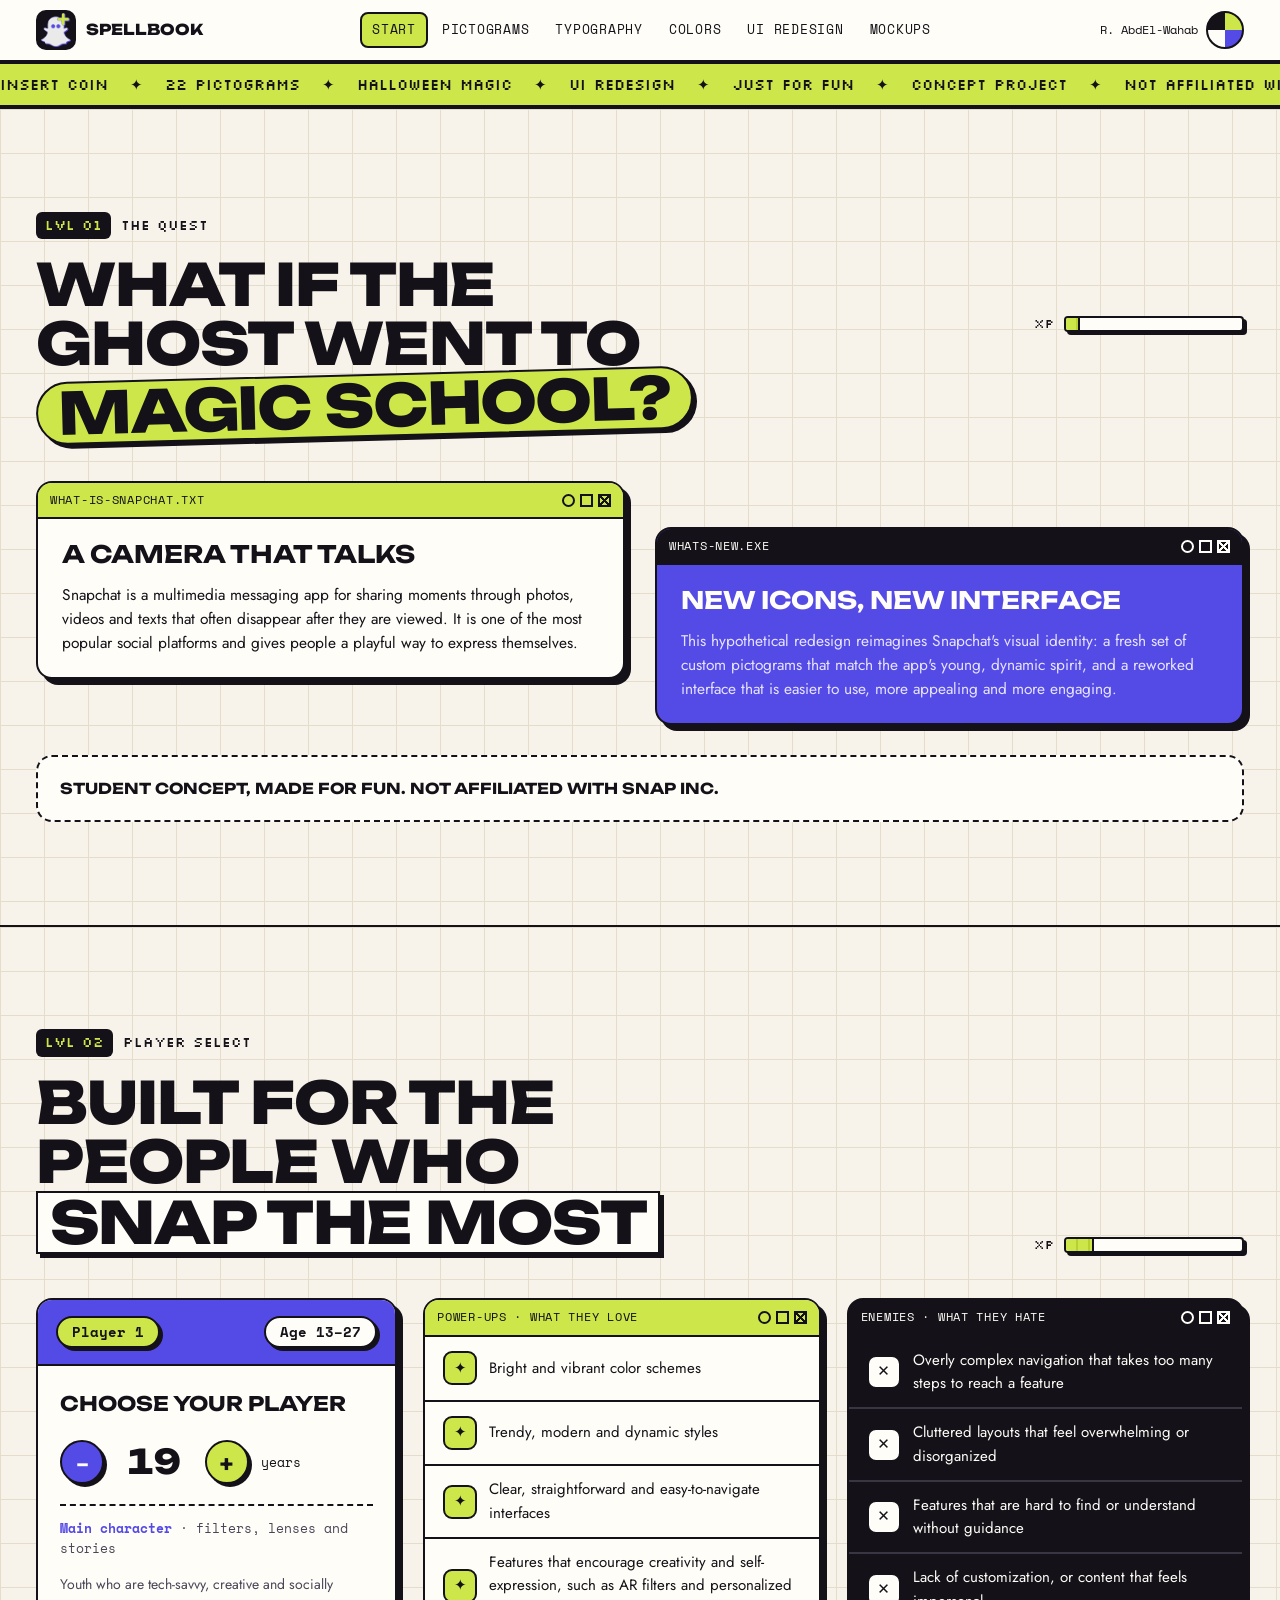
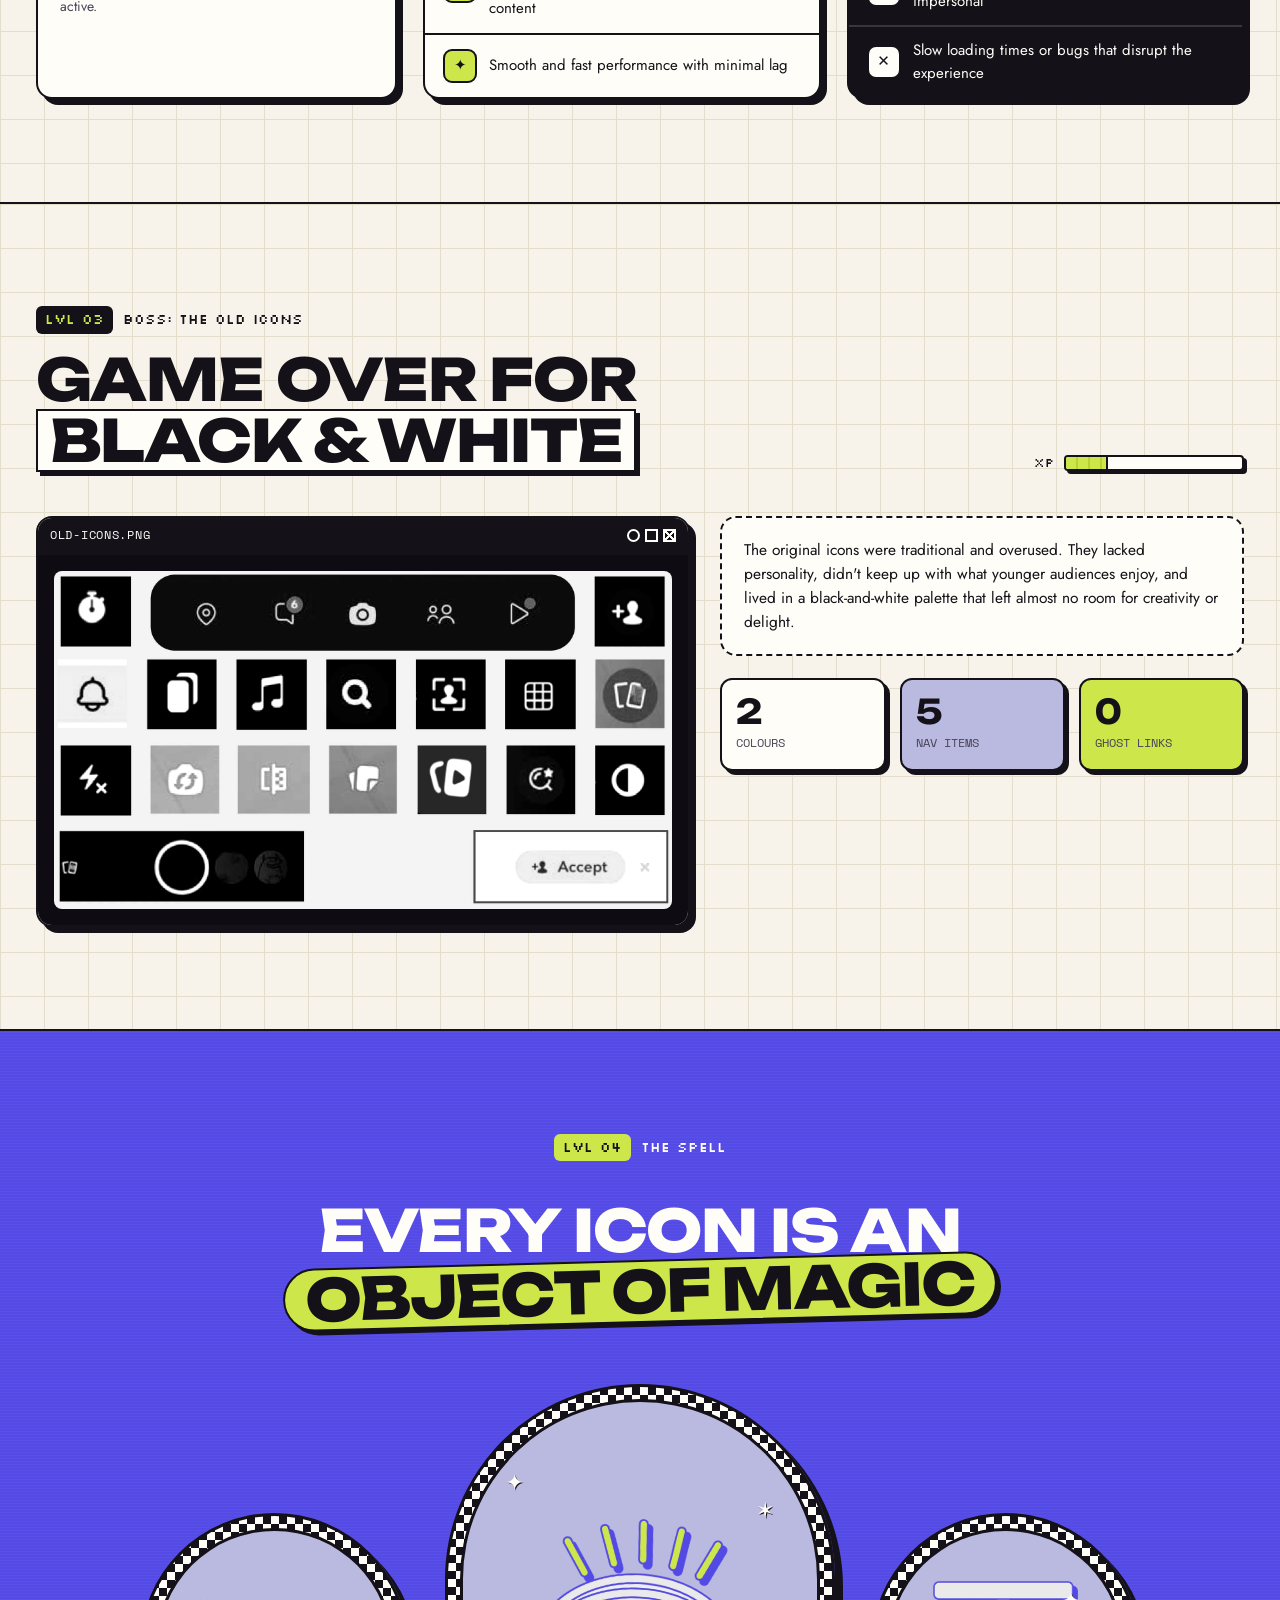
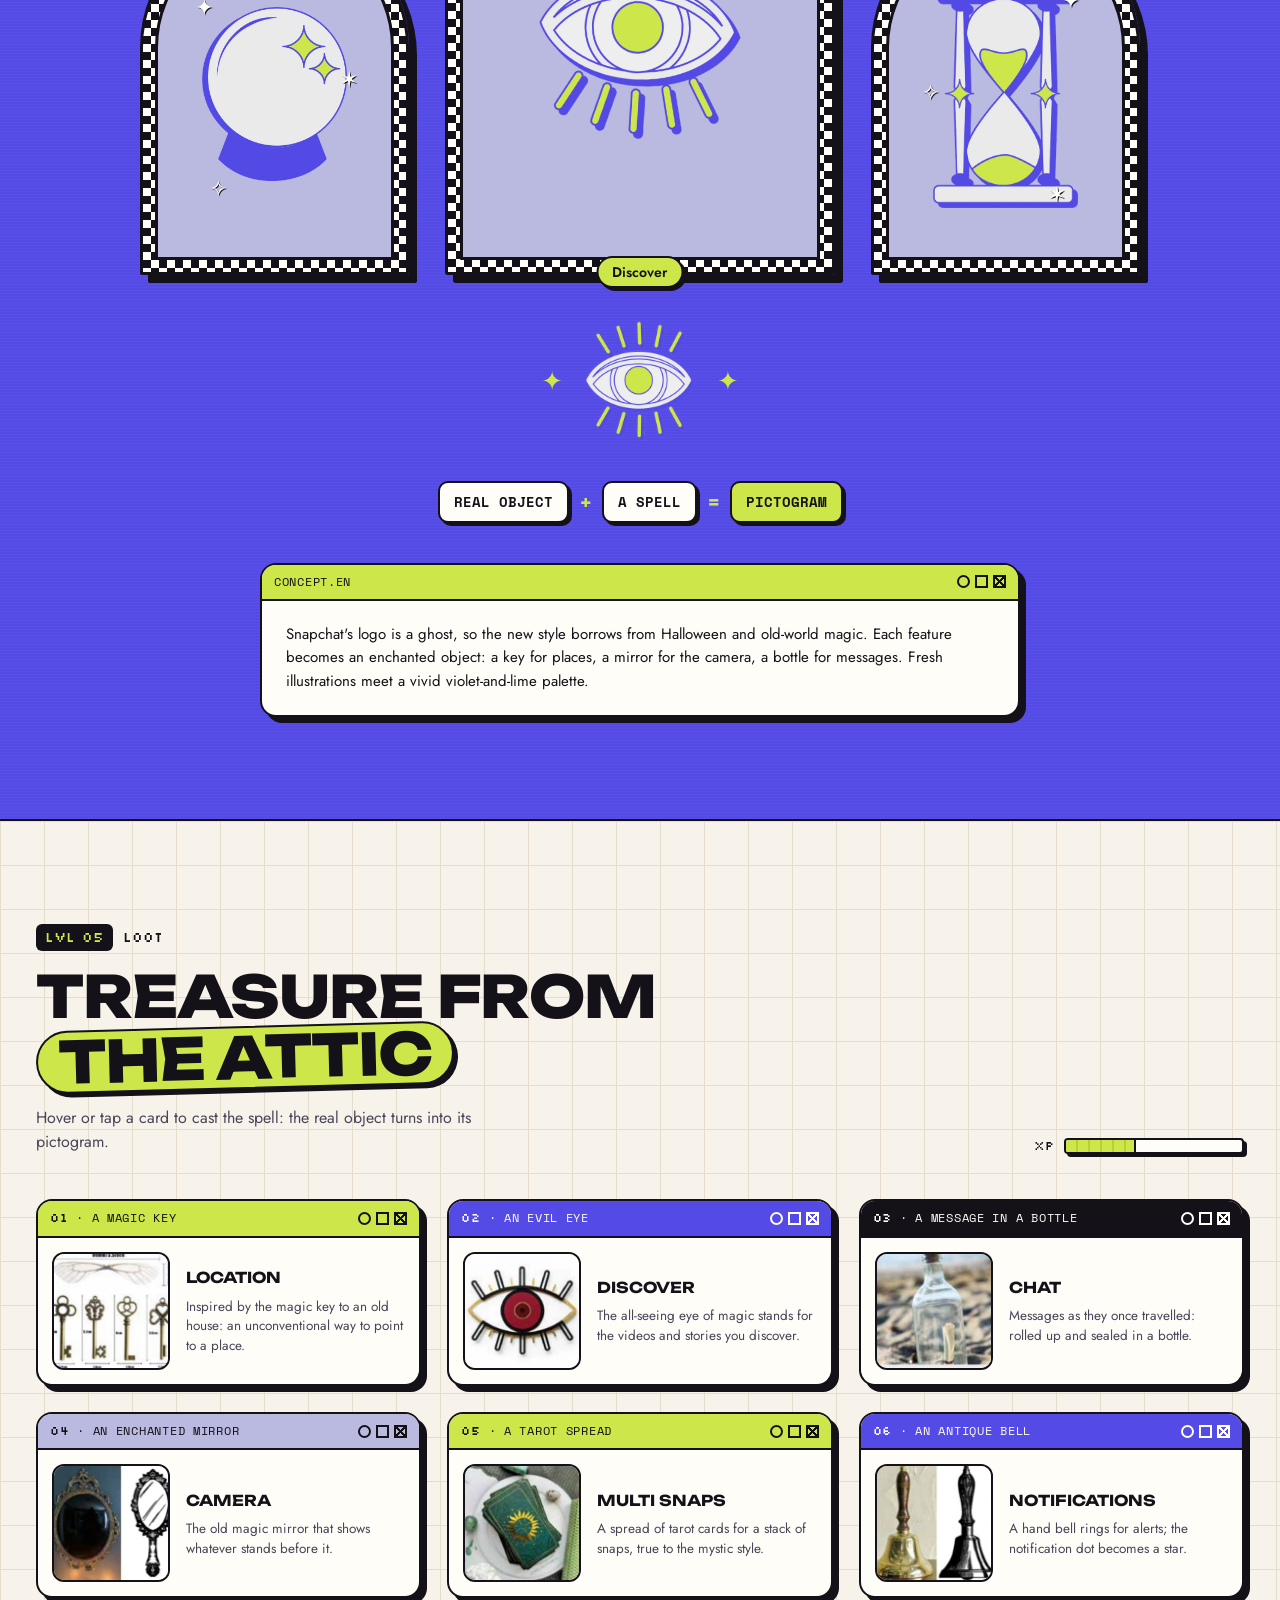
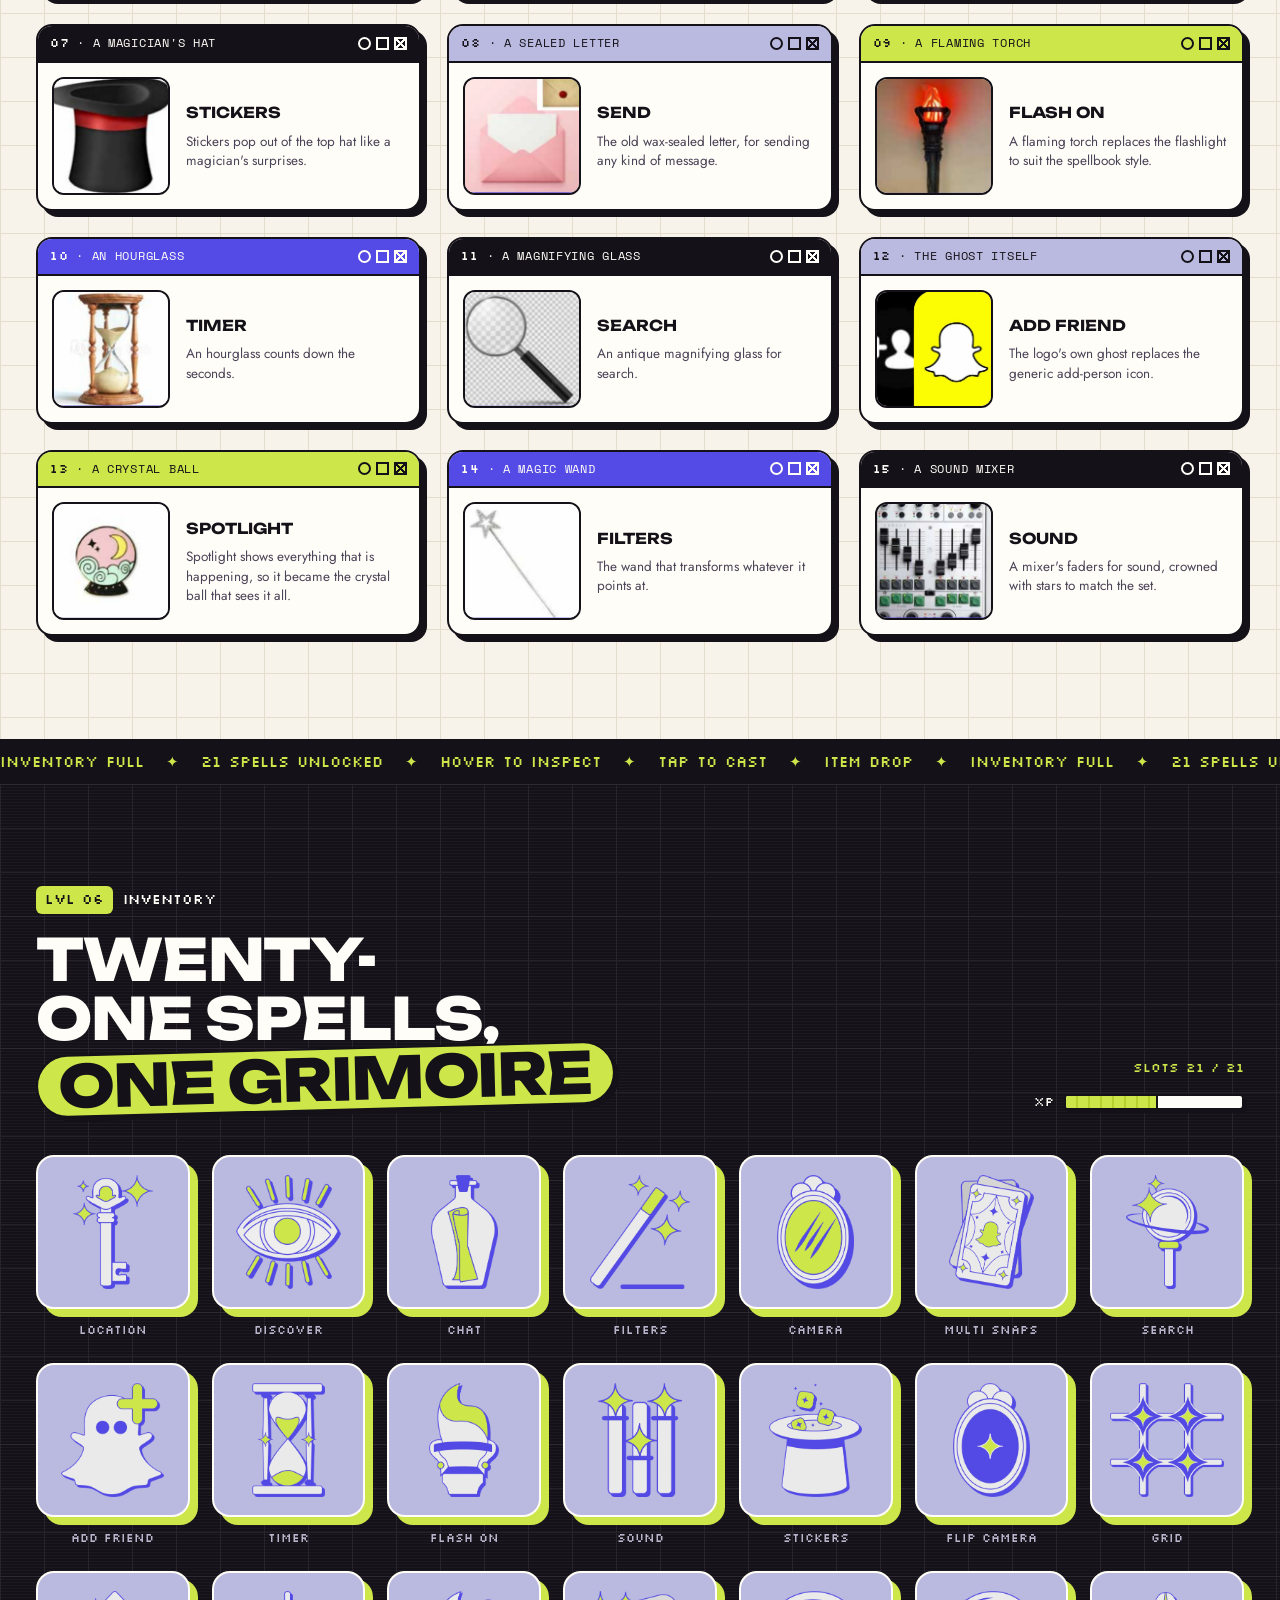
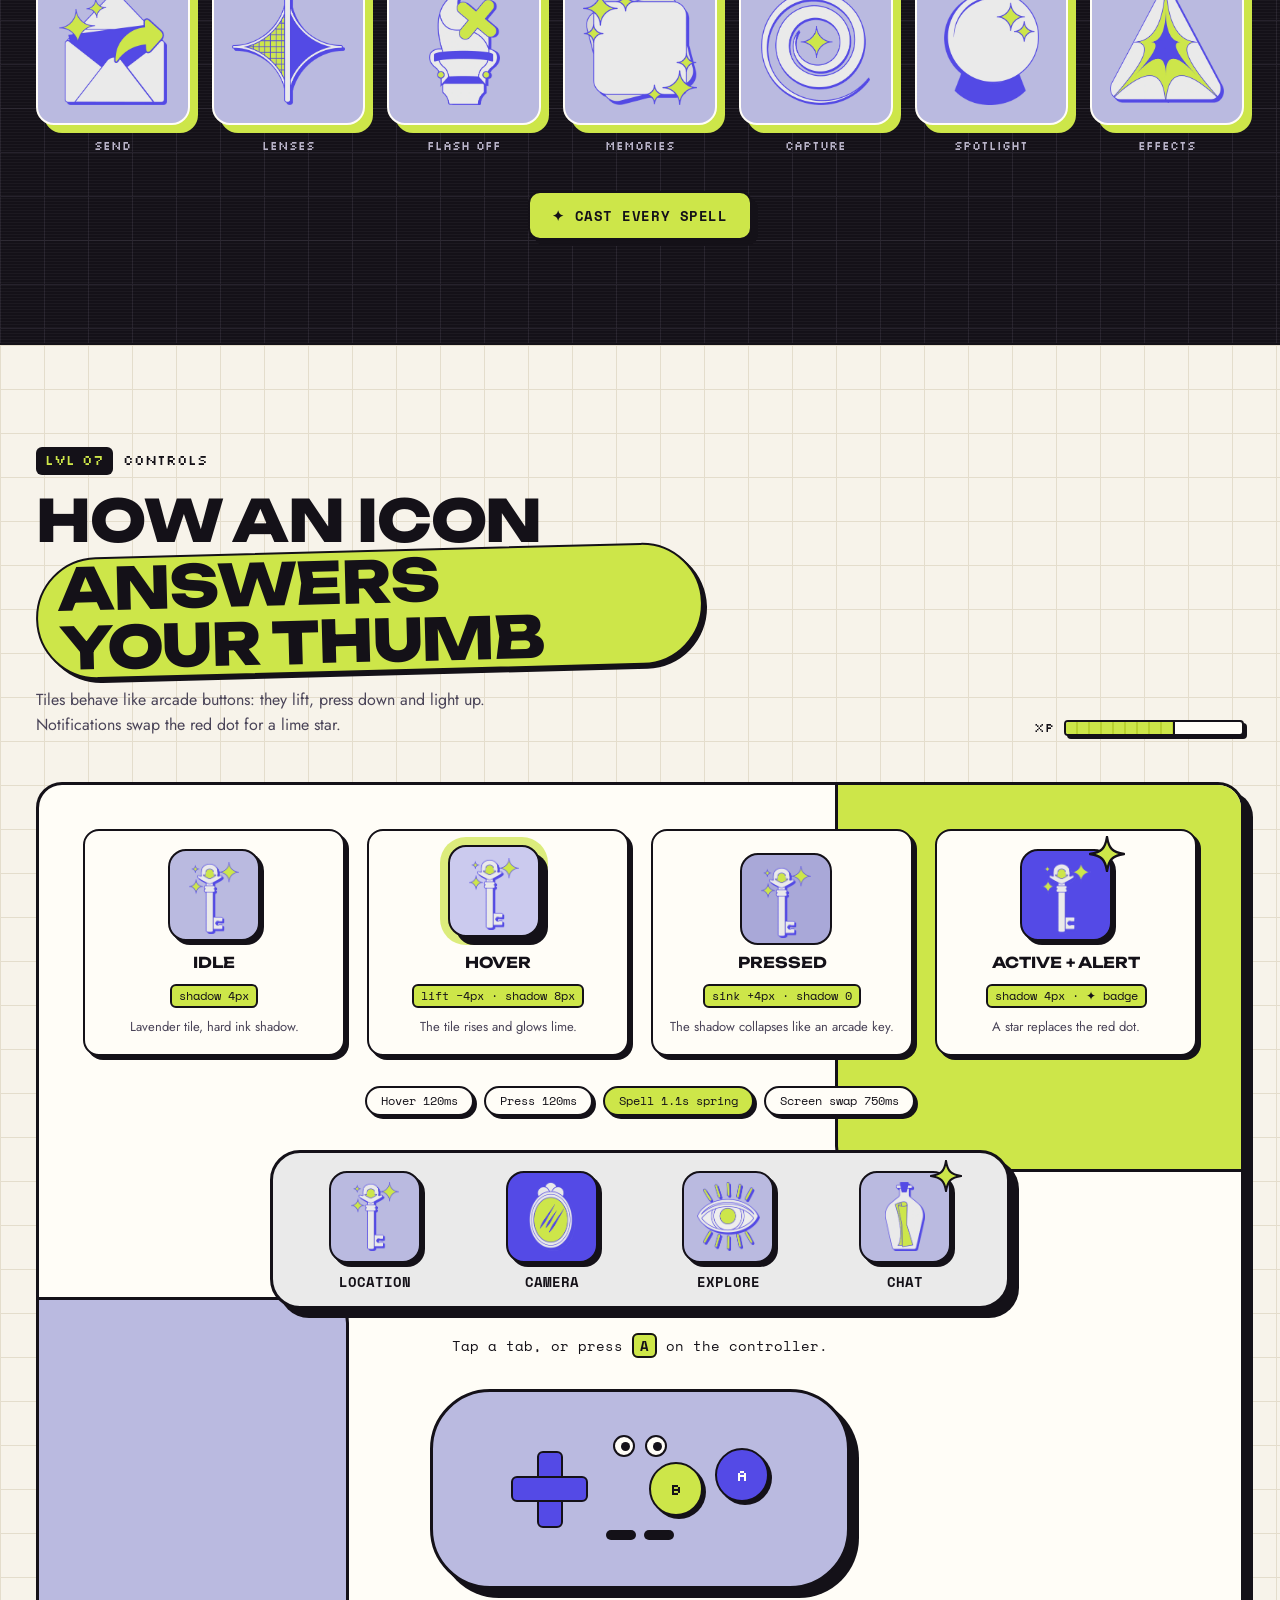
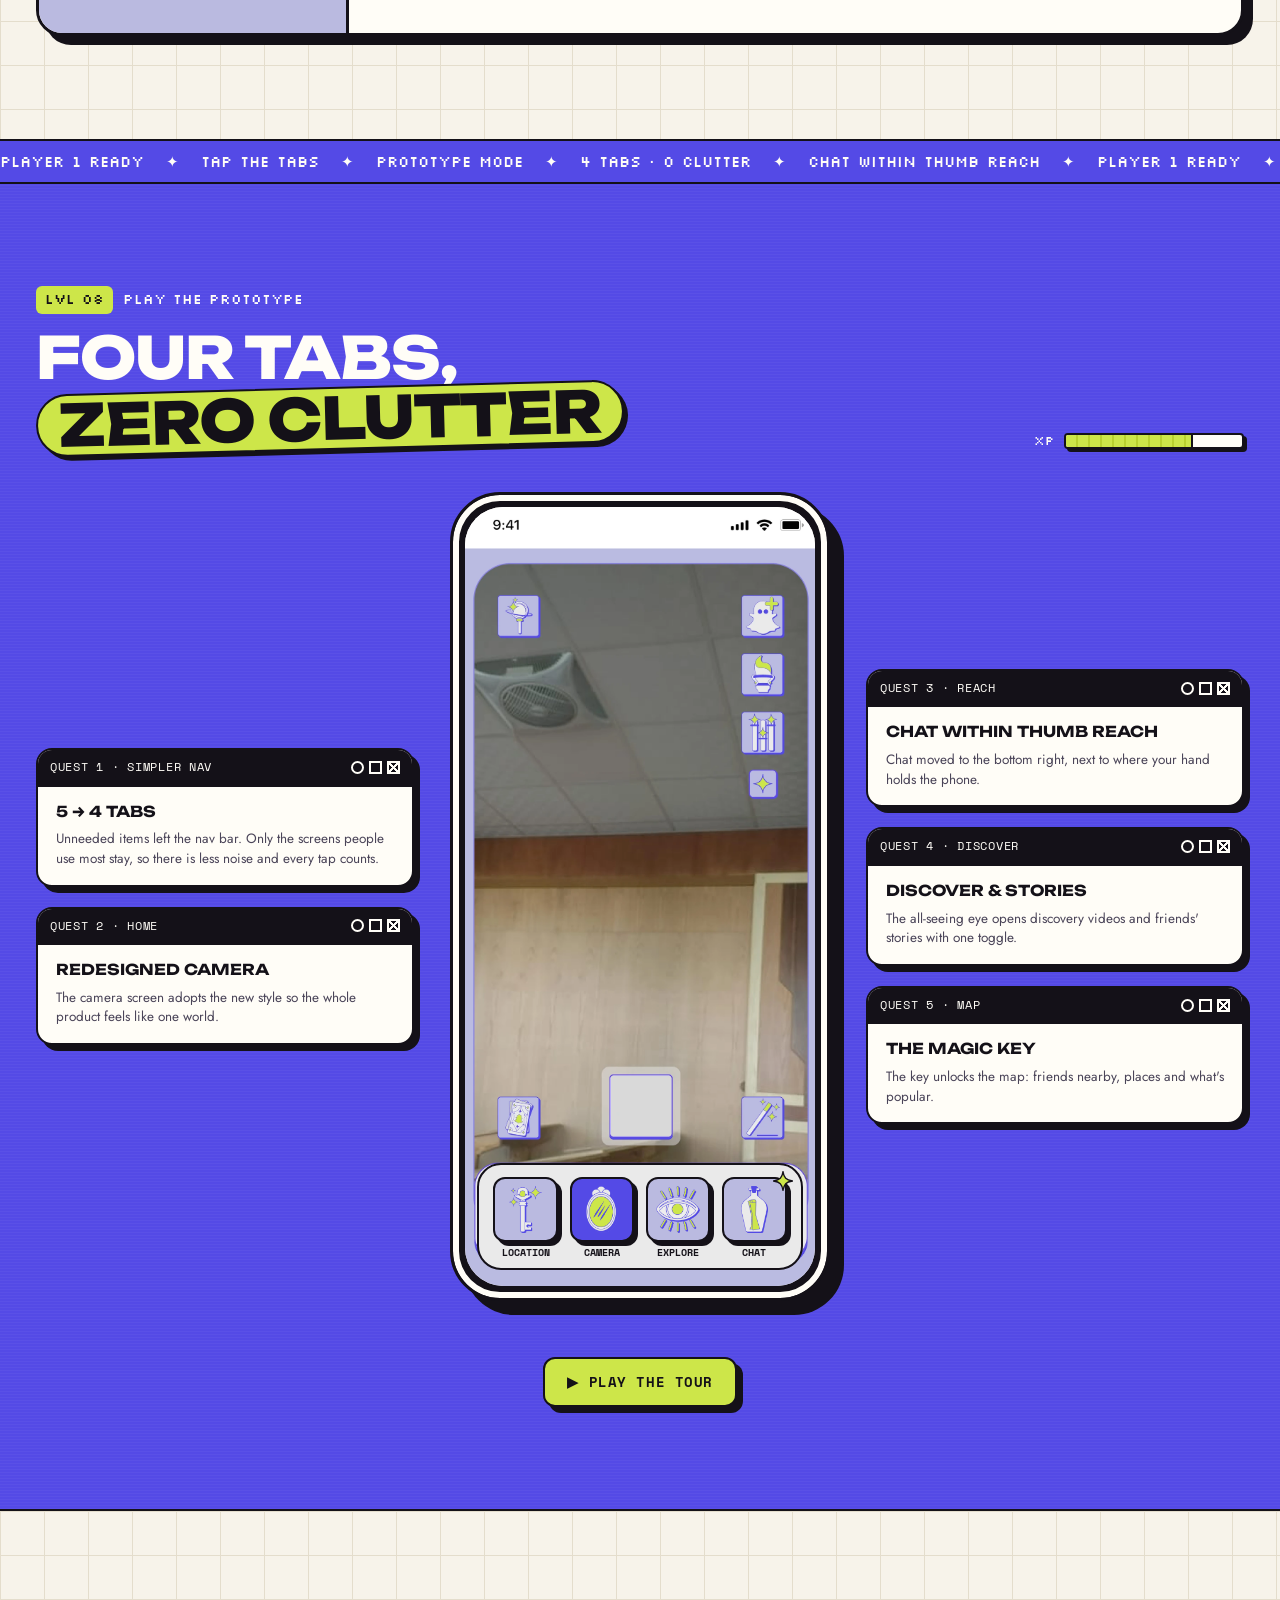
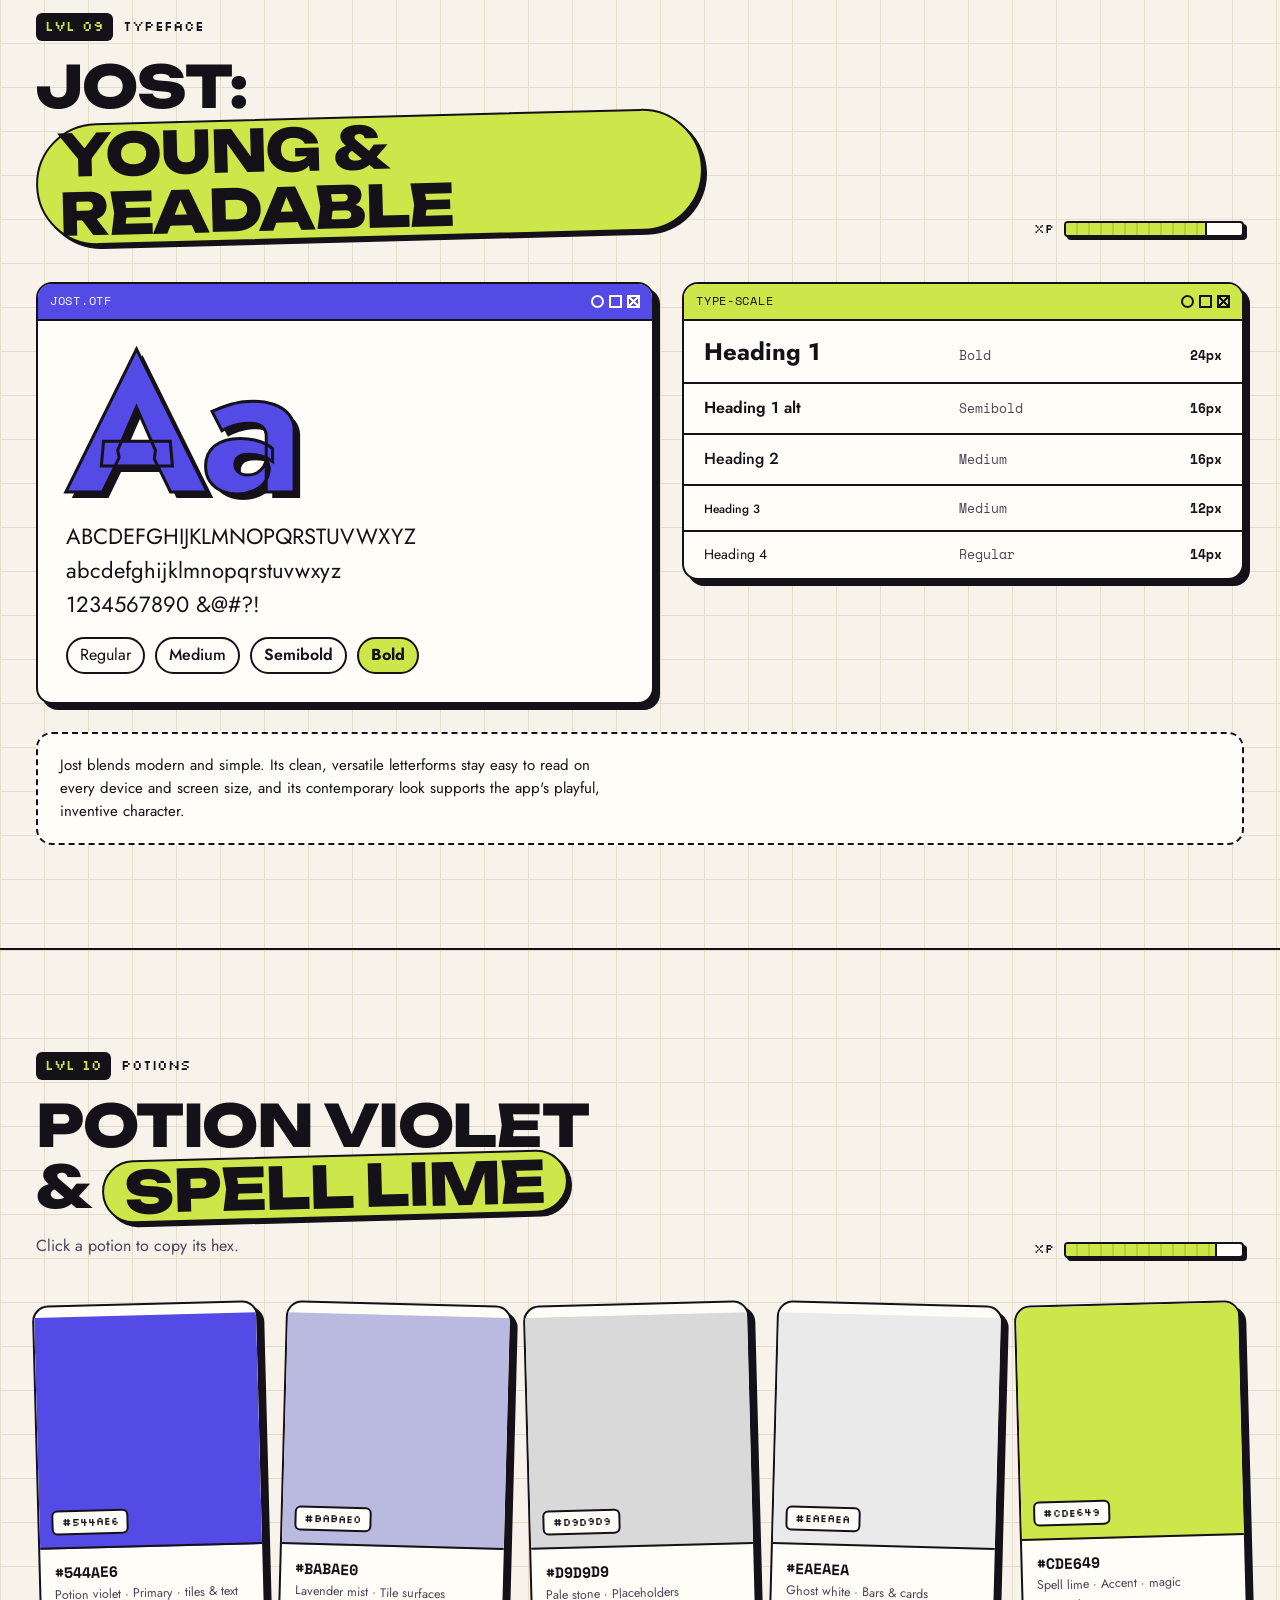
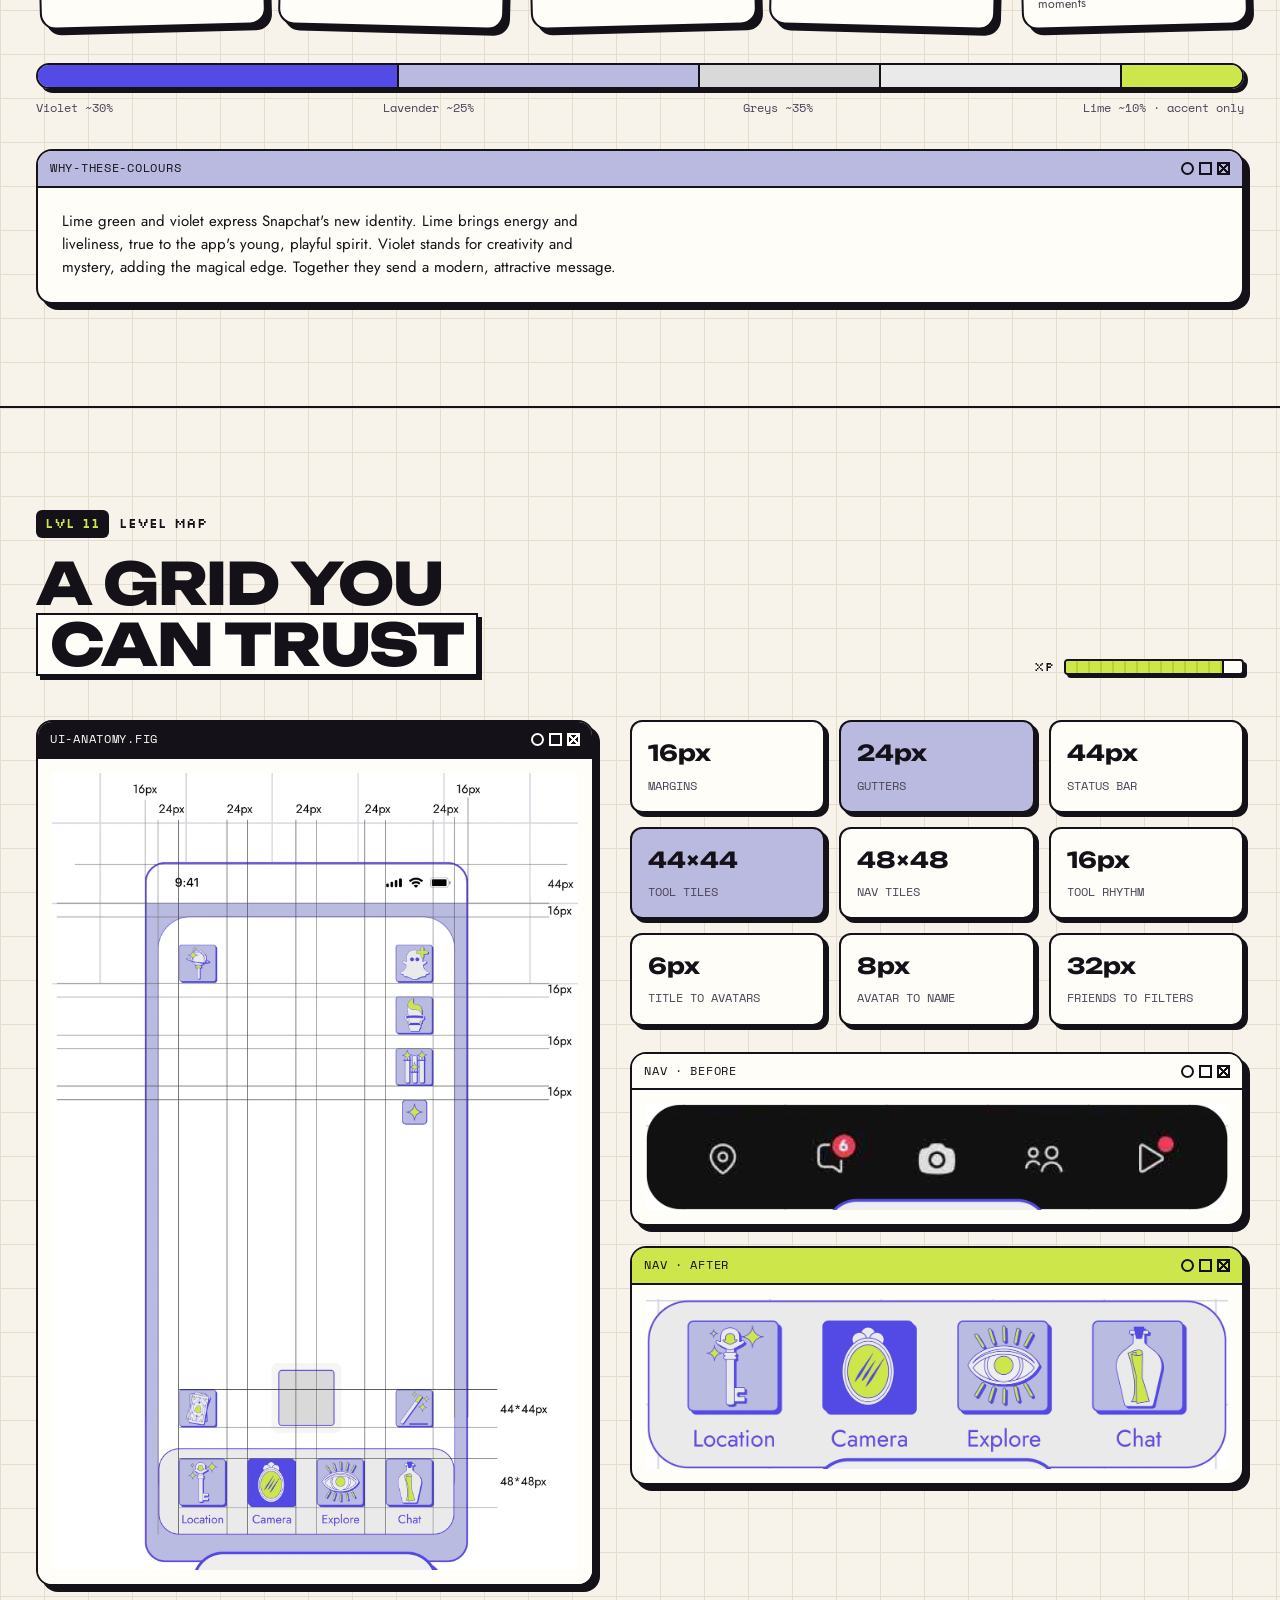
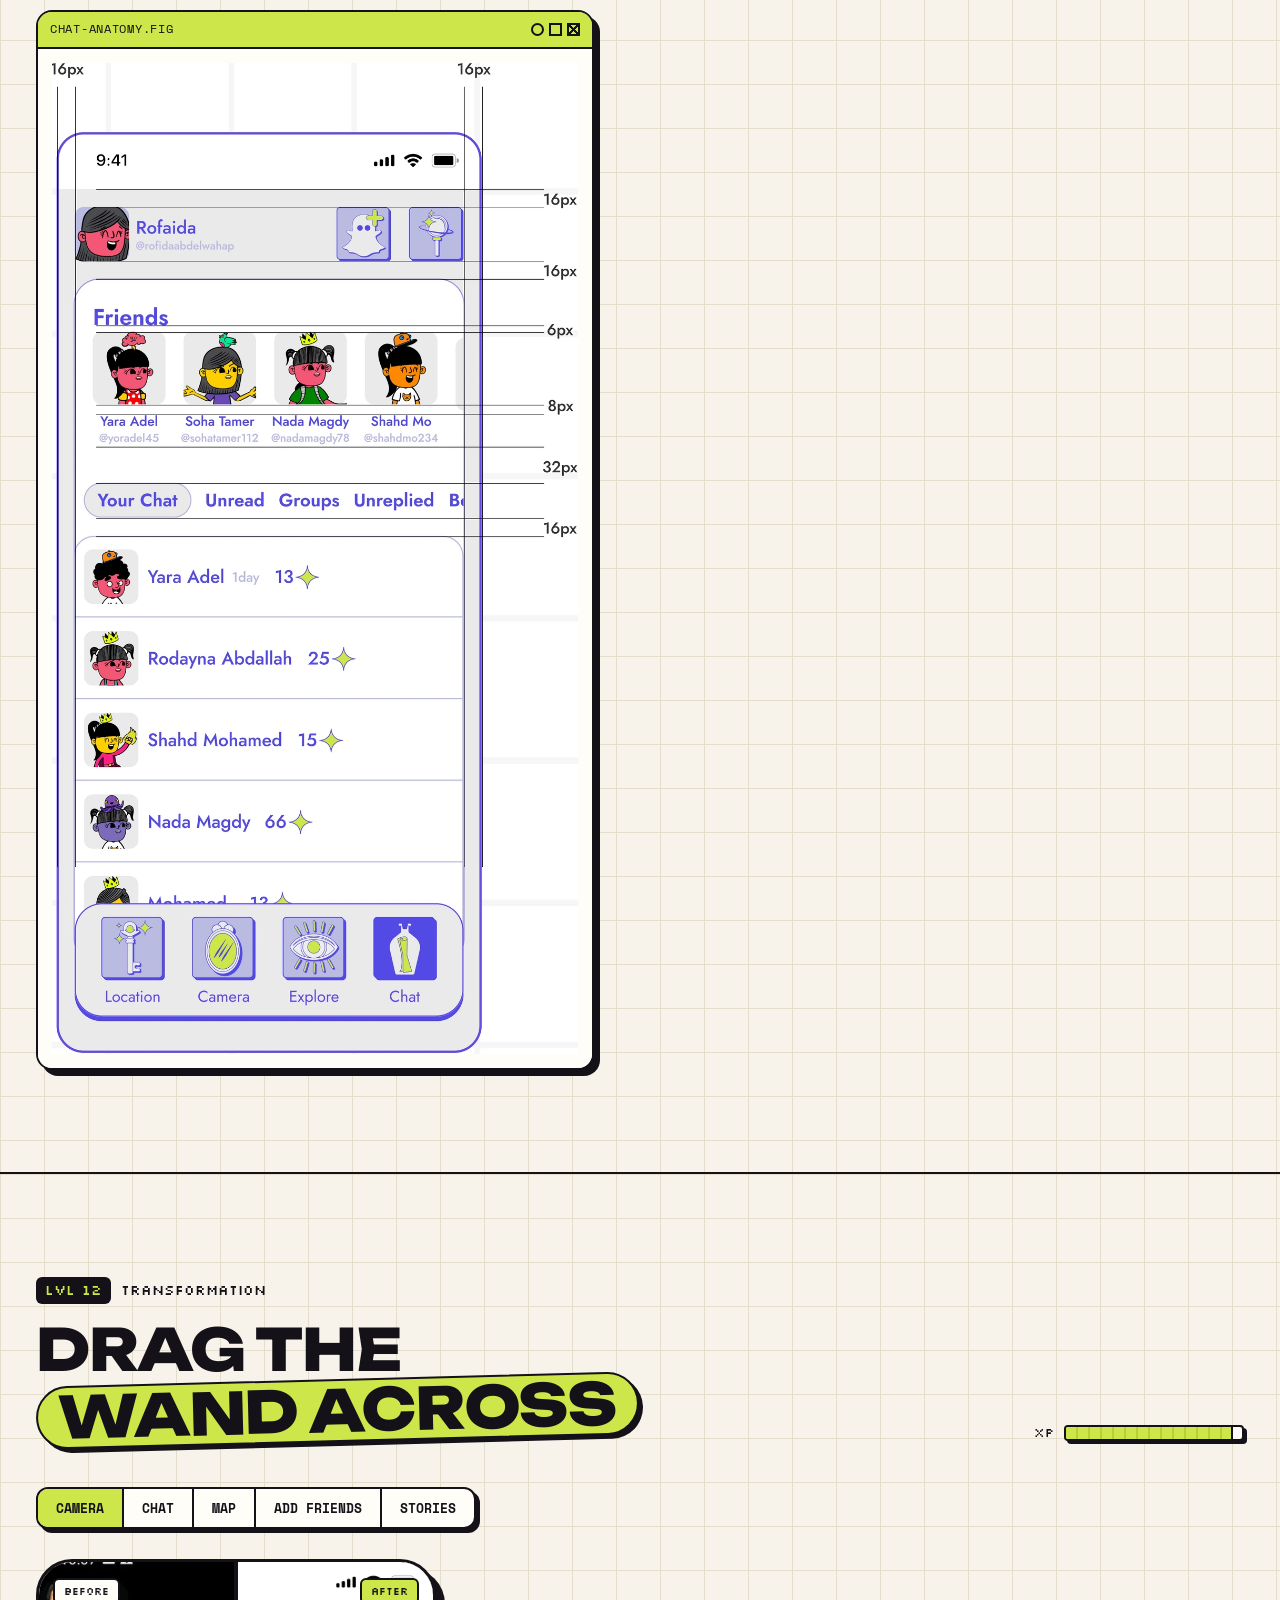
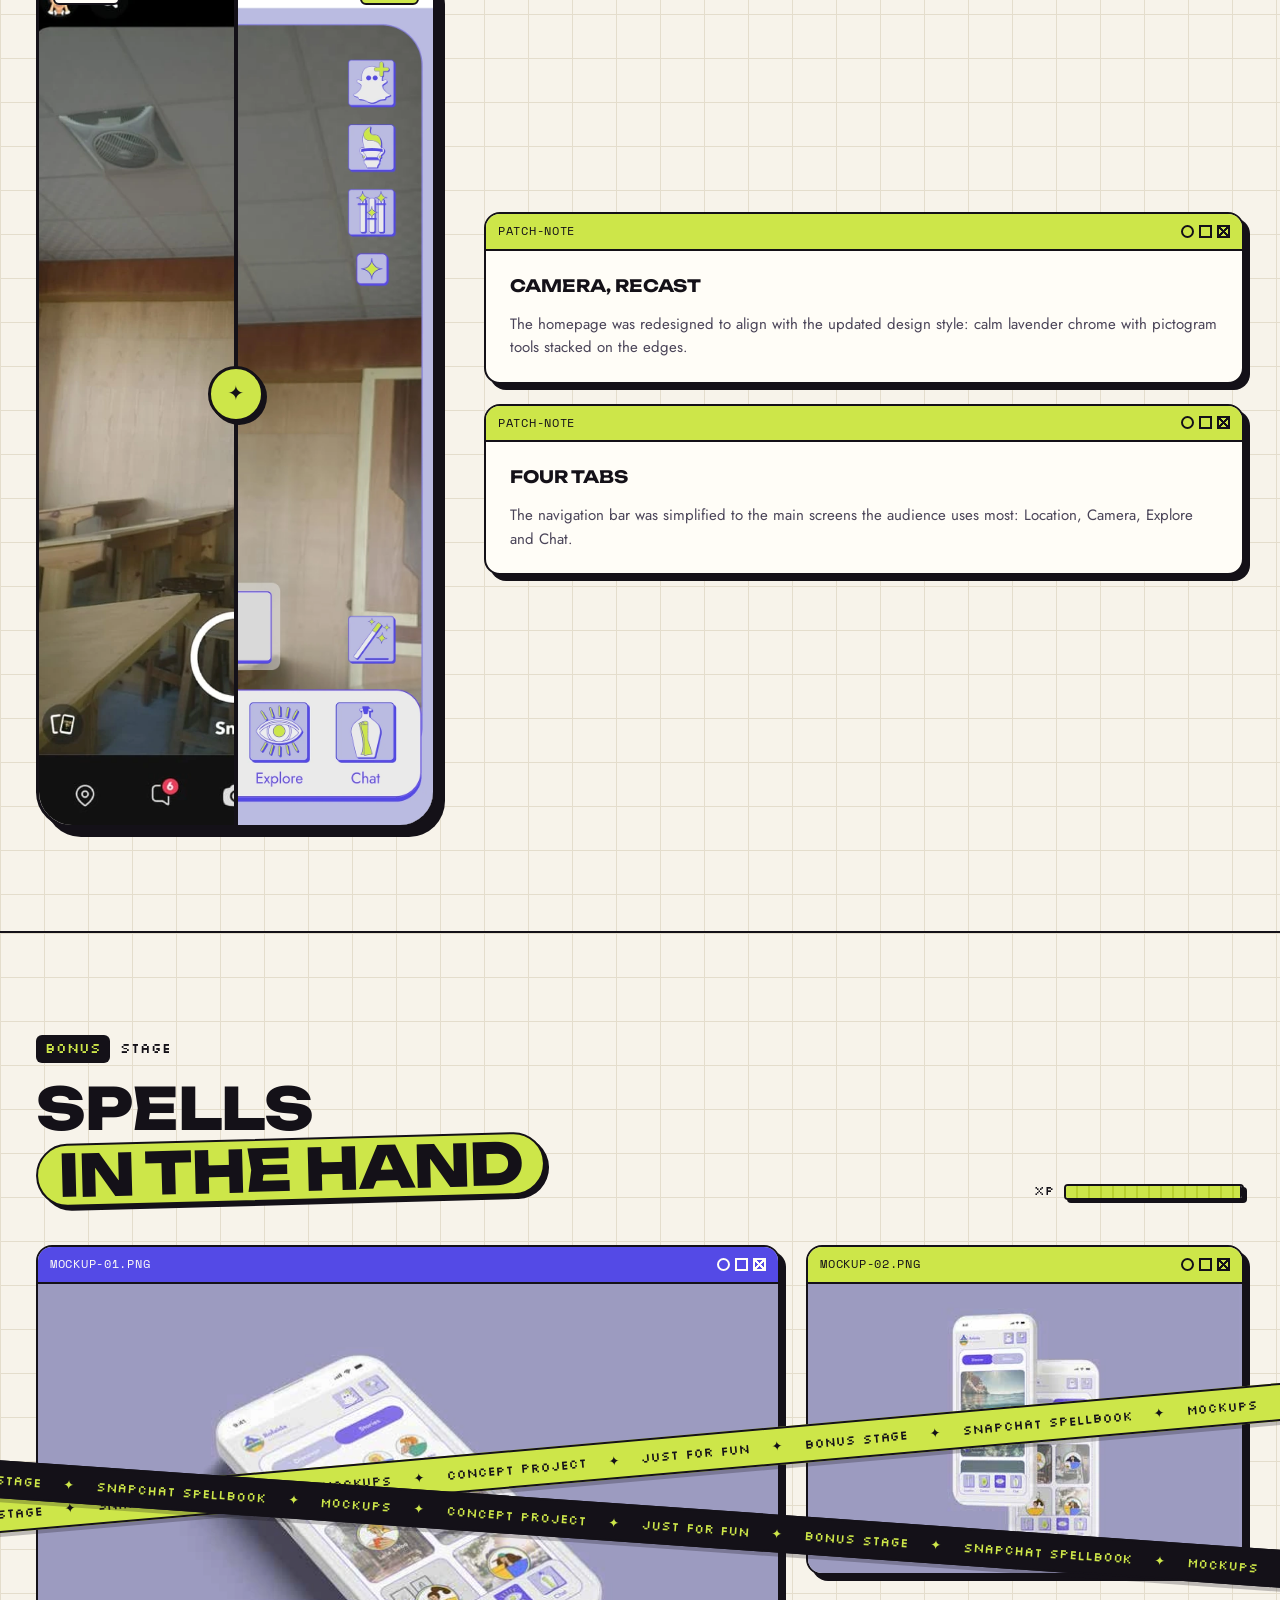
==== site/p/snapchat-spellbook/index.html @ bfc3d046 "Soundtrack and cat meows only, no click effects on home, Snapchat Spellbook in App & web UI with its" ====
<!doctype html><html><head><meta charset=utf8><meta name=viewport content="width=device-width,initial-scale=1,viewport-fit=cover"><style>:root{color-scheme:light;box-sizing:border-box;padding-top:env(safe-area-inset-top,0px);padding-bottom:env(safe-area-inset-bottom,0px)}html{scroll-padding-top:env(safe-area-inset-top,0px)}body{margin:0;padding:0;font:14px -apple-system,BlinkMacSystemFont,sans-serif;background:#fff;color:#000}img{max-width:100%}[hidden]:not([hidden=until-found i]){display:none!important}</style></head><body>
<title>Snapchat Spellbook</title>
<meta name="claude:viewport-fit-sides" content="cover">
<link rel="preconnect" href="https://fonts.googleapis.com">
<link rel="preconnect" href="https://fonts.gstatic.com" crossorigin>
<link rel="stylesheet" href="https://fonts.googleapis.com/css2?family=Unbounded:wght@500;700;800;900&family=Jost:wght@400;500;600;700&family=Space+Mono:wght@400;700&family=Silkscreen&display=swap">
<style>
/* Layout: neo-brutalist grimoire. Cream grid paper + black-outlined "app window" cards with hard shadows,
   ticker bands and tape between sections, a folk-poster arch scene for the concept. EN left / AR right. */
:root{
  --cream:#F7F3EA; --paper:#FFFDF7; --grid:#E4DDCC; --ink:#141118; --ink-soft:#4A4458;
  --violet:#544AE6; --violet-2:#3F35CF; --lav:#BABAE0; --lime:#CDE649; --mist:#EAEAEA; --night:#141118;
  --f-display:"Unbounded","Arial Black",system-ui,sans-serif;
  --f-body:"Jost","Futura","Century Gothic",system-ui,sans-serif;
  --f-mono:"Space Mono",ui-monospace,Menlo,monospace;
  --f-pixel:"Silkscreen","Space Mono",ui-monospace,monospace;
  --f-ar:"Alexandria","Noto Sans Arabic",Tahoma,sans-serif;
  --f-ar-display:"Lalezar","Alexandria",Tahoma,sans-serif;
  --bw:2.5px; --sh:6px 6px 0 var(--ink); --sh-l:9px 9px 0 var(--ink); --r:16px;
  --t-fast:120ms; --t-mid:260ms; --t-slow:450ms;
  --ease-out:cubic-bezier(.16,1,.3,1); --spring:cubic-bezier(.34,1.56,.64,1);
  --speed:1; color-scheme:light;
}
*{box-sizing:border-box}
html{scroll-behavior:smooth}
body{background:var(--cream);color:var(--ink);font-family:var(--f-body);font-size:17px;line-height:1.55;overflow-x:clip}
img{max-width:100%;display:block}
[lang=ar]{font-family:var(--f-ar);direction:rtl;text-align:right;line-height:1.85}
h1,h2,h3,h4{margin:0;text-wrap:balance}
p{margin:0}
button{font:inherit;color:inherit}
:focus-visible{outline:3px solid var(--violet);outline-offset:3px;border-radius:6px}

/* ---------- shells ---------- */
.sec{position:relative;border-top:var(--bw) solid var(--ink)}
.gridpaper{background-color:var(--cream);background-image:linear-gradient(var(--grid) 1px,transparent 1px),linear-gradient(90deg,var(--grid) 1px,transparent 1px);background-size:44px 44px}
.dark{background-color:var(--night);color:var(--cream);background-image:linear-gradient(#26222C 1px,transparent 1px),linear-gradient(90deg,#26222C 1px,transparent 1px);background-size:44px 44px}
.purple{background:var(--violet);color:var(--paper)}
.wrap{max-width:1240px;margin:0 auto;padding-left:max(16px,env(safe-area-inset-left,0px));padding-right:max(16px,env(safe-area-inset-right,0px));padding-block:clamp(56px,8vw,104px);position:relative;z-index:2}
.stars{position:absolute;inset:0;width:100%;height:100%;z-index:0;pointer-events:none}

/* ---------- type ---------- */
.h2{font-family:var(--f-display);font-weight:800;font-size:clamp(30px,4.6vw,58px);line-height:1.02;letter-spacing:-.02em;text-transform:uppercase}
.h2 .hl{display:inline-block;background:var(--lime);border:var(--bw) solid var(--ink);border-radius:999px;padding:0 .35em;box-shadow:4px 4px 0 var(--ink);transform:rotate(-1.5deg)}
.h2 .box{display:inline-block;background:var(--paper);color:var(--ink);border:var(--bw) solid var(--ink);padding:0 .2em;box-shadow:4px 4px 0 var(--ink)}
.ar-h{font-family:var(--f-ar-display);font-size:clamp(26px,3vw,40px);line-height:1.3;color:var(--violet);direction:rtl}
.dark .ar-h,.purple .ar-h{color:var(--lime)}
.tag{display:inline-flex;align-items:center;gap:8px;font-family:var(--f-pixel);font-size:13px;text-transform:uppercase;letter-spacing:.04em;padding:5px 12px;border:var(--bw) solid var(--ink);border-radius:8px;background:var(--lime);color:var(--ink);box-shadow:3px 3px 0 var(--ink);transform:rotate(-2deg)}
.tag.v{background:var(--violet);color:var(--paper)}
.tag.w{background:var(--paper)}
.sec-head{display:grid;grid-template-columns:1.3fr 1fr;gap:28px;align-items:end;margin-bottom:44px}
.sec-head > div{min-width:0;display:grid;gap:16px;justify-items:start}
.sec-head > div:last-child{justify-items:end;text-align:right}
.lede{color:var(--ink-soft);max-width:48ch;font-size:16px}
.dark .lede,.purple .lede{color:#D9D6EA}

/* ---------- primitives ---------- */
.win{background:var(--paper);border:var(--bw) solid var(--ink);border-radius:var(--r);box-shadow:var(--sh);overflow:hidden;color:var(--ink);min-width:0}
.win > .bar{display:flex;align-items:center;justify-content:space-between;gap:10px;padding:8px 12px;border-bottom:var(--bw) solid var(--ink);font-family:var(--f-mono);font-size:12px;text-transform:uppercase;letter-spacing:.06em;background:var(--paper)}
.win > .bar .ctl{display:flex;gap:5px;flex:none}
.win > .bar .ctl i{width:13px;height:13px;border:2px solid currentColor;display:block}
.win > .bar .ctl i:first-child{border-radius:50%}
.win > .bar .ctl i:last-child{background:linear-gradient(45deg,transparent 42%,currentColor 42% 58%,transparent 58%),linear-gradient(-45deg,transparent 42%,currentColor 42% 58%,transparent 58%)}
.win.lime > .bar{background:var(--lime)}
.win.violet > .bar{background:var(--violet);color:var(--paper)}
.win.ink > .bar{background:var(--ink);color:var(--paper)}
.win.lav > .bar{background:var(--lav)}
.win .body{padding:22px 24px;display:grid;gap:14px;align-content:start}
.win.fill-lime{background:var(--lime)} .win.fill-violet{background:var(--violet);color:var(--paper)} .win.fill-lav{background:var(--lav)}
.win.fill-ink{background:var(--ink);color:var(--paper)}
.pill{color:var(--ink);display:inline-flex;align-items:center;gap:8px;padding:5px 14px;border-radius:999px;border:var(--bw) solid var(--ink);background:var(--paper);font-weight:600;font-size:14px;line-height:1.3;box-shadow:3px 3px 0 var(--ink)}
.pill.l{background:var(--lime)} .pill.v{background:var(--violet);color:var(--paper)} .pill.k{background:var(--ink);color:var(--paper)}
.btn{text-decoration:none;color:var(--ink);display:inline-flex;align-items:center;gap:10px;cursor:pointer;padding:12px 22px;border-radius:12px;border:var(--bw) solid var(--ink);background:var(--paper);font-family:var(--f-mono);font-weight:700;font-size:14px;text-transform:uppercase;letter-spacing:.04em;box-shadow:var(--sh);transition:transform var(--t-fast) var(--ease-out),box-shadow var(--t-fast) var(--ease-out)}
.btn:hover{transform:translate(-2px,-2px);box-shadow:var(--sh-l)}
.btn:active{transform:translate(6px,6px);box-shadow:0 0 0 var(--ink)}
.btn.l{background:var(--lime)} .btn.v{background:var(--violet);color:var(--paper)}
.dashed{border:2px dashed var(--ink);border-radius:var(--r);padding:20px 22px;background:var(--paper)}

.win .body{text-align:left}
/* ticker + tape */
.ticker{background:var(--lime);border-block:var(--bw) solid var(--ink);overflow:hidden;position:relative;z-index:3}
.ticker.k{background:var(--ink);color:var(--lime)} .ticker.v{background:var(--violet);color:var(--paper)}
.ticker .track{display:flex;width:max-content;animation:marquee calc(28s / var(--speed)) linear infinite}
.ticker span{font-family:var(--f-pixel);font-size:15px;text-transform:uppercase;padding:9px 0;white-space:nowrap;display:flex;align-items:center}
.ticker span::after{content:"✦";margin:0 22px}
.ticker.rev .track{animation-direction:reverse}
@keyframes marquee{to{transform:translateX(-50%)}}
.tape{position:absolute;left:-5%;width:110%;z-index:6;pointer-events:none;box-shadow:0 4px 0 rgba(20,17,24,.25)}
.tape.ticker span{font-size:13px;padding:7px 0}

/* starburst + rotating sticker */
.burst{position:relative;display:grid;place-items:center;aspect-ratio:1/1}
.burst svg{position:absolute;inset:0;width:100%;height:100%;animation:spin calc(24s / var(--speed)) linear infinite}
.burst b{position:relative;font-family:var(--f-display);font-weight:900;line-height:.9;text-align:center}
@keyframes spin{to{transform:rotate(360deg)}}
.seal{width:132px;height:132px;position:relative;display:grid;place-items:center}
.seal svg{position:absolute;inset:0;animation:spin calc(16s / var(--speed)) linear infinite}
.seal .core{position:relative;z-index:1;width:56px;height:56px;border-radius:50%;background:var(--violet);border:var(--bw) solid var(--ink);display:grid;place-items:center;color:var(--paper);font-size:24px;box-shadow:3px 3px 0 var(--ink)}
.seal text{font-family:var(--f-mono);font-size:10.6px;font-weight:700;letter-spacing:.14em;text-transform:uppercase;fill:var(--ink)}

/* ---------- topbar ---------- */
.topbar{position:sticky;top:env(safe-area-inset-top,0px);z-index:60;background:var(--paper);border-bottom:var(--bw) solid var(--ink)}
body::before{content:"";position:fixed;inset:0 0 auto;height:env(safe-area-inset-top,0px);z-index:10;background:var(--paper)}
.topbar .in{max-width:1240px;margin:0 auto;display:flex;align-items:center;gap:20px;justify-content:space-between;padding:10px max(16px,env(safe-area-inset-right,0px)) 10px max(16px,env(safe-area-inset-left,0px))}
.logo{display:flex;align-items:center;gap:10px;text-decoration:none;color:var(--ink);font-family:var(--f-display);font-weight:800;font-size:15px;text-transform:uppercase}
.logo i{width:40px;height:40px;border-radius:10px;background:var(--ink);display:grid;place-items:center;border:var(--bw) solid var(--ink)}
.logo i img{width:30px}
.topbar nav{display:flex;gap:2px;flex-wrap:wrap;justify-content:center}
.topbar nav a{font-family:var(--f-mono);font-size:12.5px;text-transform:uppercase;letter-spacing:.06em;color:var(--ink);text-decoration:none;padding:6px 10px;border:2px solid transparent;border-radius:8px}
.topbar nav a:hover{border-color:var(--ink)}
.topbar nav a.on{background:var(--lime);border-color:var(--ink)}
.topbar .me{display:flex;align-items:center;gap:8px;font-family:var(--f-mono);font-size:12px}
.topbar .me i{width:38px;height:38px;border-radius:50%;border:var(--bw) solid var(--ink);background:conic-gradient(var(--lime) 0 25%,var(--violet) 0 50%,var(--paper) 0 75%,var(--ink) 0);display:block}
body.rec .topbar{display:none}
html:has(body.rec){scrollbar-width:none}
body.rec::-webkit-scrollbar{display:none}

/* ---------- hero ---------- */
#hero{border-top:0}
#hero .wrap{display:grid;grid-template-columns:1fr 1.05fr;gap:44px;align-items:center;padding-block:clamp(48px,6vw,84px) clamp(64px,7vw,96px)}
#hero .left{display:grid;gap:22px;justify-items:start;min-width:0}
#hero h1{font-family:var(--f-display);font-weight:900;font-size:clamp(40px,5.6vw,78px);line-height:1.04;letter-spacing:-.03em;text-transform:uppercase}
#hero h1 .hl{display:inline-block;background:var(--lime);border:3px solid var(--ink);border-radius:999px;padding:.02em .32em .06em;box-shadow:5px 5px 0 var(--ink);transform:rotate(-2deg);margin:.08em 0}
#hero .ar-title{font-family:var(--f-ar-display);font-size:clamp(28px,3vw,40px);color:var(--violet);direction:rtl;line-height:1.3}
#hero .sub{font-family:var(--f-mono);font-size:14px;color:var(--ink-soft);max-width:46ch}
.mapbtns{display:flex;flex-wrap:wrap;gap:14px}
.mapbtn{display:inline-flex;align-items:center;gap:10px;cursor:pointer;padding:4px 18px 4px 4px;border-radius:999px;border:var(--bw) solid var(--ink);background:var(--paper);font-family:var(--f-mono);font-size:14px;box-shadow:4px 4px 0 var(--ink);transition:transform var(--t-fast) var(--ease-out),box-shadow var(--t-fast) var(--ease-out)}
.mapbtn i{width:40px;height:40px;border-radius:50%;background:var(--lav);border:var(--bw) solid var(--ink);display:grid;place-items:center;overflow:hidden}
.mapbtn i img{width:30px;height:30px;object-fit:contain}
.mapbtn:hover{transform:translate(-2px,-2px);box-shadow:6px 6px 0 var(--ink)}
.mapbtn:hover i{background:var(--lime)}
.mapbtn:active{transform:translate(4px,4px);box-shadow:0 0 0 var(--ink)}
.credit{display:grid;grid-template-columns:auto 1fr;gap:3px 16px;font-family:var(--f-mono);font-size:12.5px;color:var(--ink-soft)}
.credit b{color:var(--ink);font-weight:700}
.credit .ar{font-family:var(--f-ar);font-weight:600}
.collage{position:relative;display:grid;grid-template-columns:1.25fr 1fr 1fr .9fr;grid-template-rows:1fr 1fr;border:3px solid var(--ink);border-radius:999px 22px 22px 999px;overflow:hidden;aspect-ratio:1.75/1;background:var(--paper);box-shadow:var(--sh-l)}
.collage .c{position:relative;display:grid;place-items:center;overflow:hidden;border-left:var(--bw) solid var(--ink)}
.collage .c + .c{}
.collage .c img{width:68%;height:68%;object-fit:contain;transition:transform var(--t-slow) var(--spring)}
.collage .c.swap img{animation:pop .5s var(--spring)}
@keyframes pop{0%{transform:scale(.2) rotate(-30deg);opacity:0}100%{transform:none;opacity:1}}
.c1{grid-row:1/3;border-left:0!important;background:var(--paper)}
.c1 .disc{position:absolute;width:118%;aspect-ratio:1/1;left:16%;top:50%;transform:translateY(-50%);border-radius:50%;background:var(--violet);border:3px solid var(--ink)}
.c1 .ring{position:absolute;width:62%;aspect-ratio:1/1;border-radius:50%;background:var(--lime);border:3px solid var(--ink);left:30%;top:50%;transform:translateY(-50%)}
.c1 img{position:relative;z-index:2;width:52%!important;margin-left:22%}
.c1 .dots{position:absolute;left:10%;bottom:10%;display:grid;grid-template-columns:repeat(3,10px);gap:7px;z-index:2}
.c1 .dots i{width:10px;height:10px;border-radius:50%;background:var(--paper);border:2px solid var(--ink)}
.c2{background:repeating-linear-gradient(90deg,var(--ink) 0 4px,var(--paper) 4px 9px);border-bottom:var(--bw) solid var(--ink)}
.c2 .cut{position:absolute;inset:16%;border-radius:50%;background:var(--ink);border:3px solid var(--ink)}
.c2 img{position:relative;z-index:1}
.c3{background:var(--lime);border-bottom:var(--bw) solid var(--ink)}
.c3 .burst{width:96%}
.c3 .burst b{font-size:clamp(20px,2.4vw,32px)}
.c3 .burst b small{display:block;font-family:var(--f-pixel);font-weight:400;font-size:.4em;margin-top:4px}
.c4{grid-row:1/3;background:var(--violet)}
.c4 .stripes{position:absolute;inset:0;display:grid;grid-template-rows:repeat(9,1fr)}
.c4 .stripes i{border-bottom:var(--bw) solid var(--ink);background:linear-gradient(90deg,var(--violet) 0 70%,var(--paper) 70%)}
.c4 .stripes i:nth-child(odd){background:var(--violet)}
.c4 img{position:relative;z-index:1;width:80%!important}
.c5{background:var(--cream);background-image:radial-gradient(var(--ink) 1.6px,transparent 1.8px);background-size:16px 16px}
.c6{background:var(--ink);color:var(--lime);font-family:var(--f-display);font-size:24px;font-weight:700;align-content:center;justify-items:center;gap:0}
.c6 .plus{position:absolute;inset:10%;display:grid;grid-template-columns:repeat(4,1fr);place-items:center;color:var(--paper);font-size:20px;opacity:.85;pointer-events:none}
.c6 img{position:relative;z-index:1;filter:drop-shadow(0 0 16px rgba(205,230,73,.5))}
.hero-seal{position:absolute;left:-46px;bottom:-40px;z-index:4}
.hero-sticker{position:absolute;right:6%;top:-18px;z-index:4}

/* ---------- brief ---------- */
.brief-grid{display:grid;grid-template-columns:1fr 1fr;gap:30px;align-items:start}
.brief-grid h3{font-family:var(--f-display);font-weight:700;font-size:24px;line-height:1.15;text-transform:uppercase}
.brief-grid p{font-size:15.5px}
.brief-grid .win.fill-violet p:not([lang]){color:#E6E3FF}
.brief-grid [lang=ar]{border-top:2px dashed currentColor;padding-top:14px;font-size:15px}
.brief-grid .win:nth-child(2){margin-top:46px}
.brief-foot{grid-column:1/-1;display:flex;flex-wrap:wrap;gap:12px;align-items:center;justify-content:space-between}
.brief-foot .dashed{display:flex;flex-wrap:wrap;gap:12px;justify-content:space-between;align-items:center;flex:1}
.brief-foot b{font-family:var(--f-display);font-size:15px;text-transform:uppercase}

/* ---------- audience ---------- */
.aud{display:grid;grid-template-columns:1fr 1.1fr 1.1fr;gap:26px;align-items:stretch}
.aud .listwin{display:flex;flex-direction:column}
.aud .listwin ul{flex:1;display:flex;flex-direction:column}
.aud .listwin li{flex:1}
.agecard .top{background:var(--violet);padding:16px 18px;display:flex;justify-content:space-between;align-items:center;border-bottom:var(--bw) solid var(--ink)}
.agecard .top .pill{font-family:var(--f-mono)}
.agecard .inner{padding:22px;display:grid;gap:16px}
.agecard h3{font-family:var(--f-display);font-size:20px;text-transform:uppercase}
.stepper{display:flex;align-items:center;gap:12px}
.stepper button{width:44px;height:44px;border-radius:50%;border:var(--bw) solid var(--ink);cursor:pointer;font-size:22px;font-weight:700;display:grid;place-items:center;box-shadow:3px 3px 0 var(--ink);transition:transform var(--t-fast),box-shadow var(--t-fast)}
.stepper button:active{transform:translate(3px,3px);box-shadow:0 0 0 var(--ink)}
.stepper .m{background:var(--violet);color:var(--paper)} .stepper .p{background:var(--lime)}
.stepper output{font-family:var(--f-display);font-size:34px;font-weight:800;min-width:2.4ch;text-align:center;font-variant-numeric:tabular-nums}
.agecard .say{font-family:var(--f-mono);font-size:13px;color:var(--ink-soft);min-height:3.2em;border-top:2px dashed var(--ink);padding-top:12px}
.agecard .say b{color:var(--violet)}
.listwin ul{list-style:none;margin:0;padding:0}
.listwin li{display:grid;grid-template-columns:34px 1fr;gap:12px;align-items:center;padding:12px 18px;border-bottom:2px solid var(--ink);font-size:15px}
.listwin li:last-child{border-bottom:0}
.listwin li i{width:34px;height:34px;border-radius:9px;border:2px solid var(--ink);display:grid;place-items:center;font-style:normal;font-weight:700;background:var(--lime)}
.listwin.no li i{background:var(--paper);color:var(--ink)}
.listwin.fill-ink li{border-color:#3A3542}

/* ---------- before ---------- */
.before-grid{display:grid;grid-template-columns:1.25fr 1fr;gap:30px;align-items:start}
.before-grid .shot .body{background:#0E0C12;padding:16px}
.before-grid .shot img{filter:grayscale(1) contrast(1.05);border-radius:8px}
.before-side{display:grid;gap:22px}
.stat-row{display:grid;grid-template-columns:repeat(3,1fr);gap:14px}
.stat{padding:14px;border:var(--bw) solid var(--ink);border-radius:12px;background:var(--paper);box-shadow:4px 4px 0 var(--ink)}
.stat b{display:block;font-family:var(--f-display);font-size:34px;line-height:1;font-variant-numeric:tabular-nums}
.stat span{font-family:var(--f-mono);font-size:11.5px;text-transform:uppercase;color:var(--ink-soft)}
.stat:nth-child(2){background:var(--lav)} .stat:nth-child(3){background:var(--lime)}

/* ---------- concept: folk poster ---------- */
#concept{background:var(--violet);color:var(--paper);overflow:hidden}
#concept .wrap{display:grid;gap:40px;justify-items:center;text-align:center}
#concept .h2{color:var(--paper)}
#concept .h2 .hl{color:var(--ink)}
.poster{position:relative;width:100%;max-width:1000px;display:grid;grid-template-columns:1fr 1.45fr 1fr;gap:clamp(14px,3vw,36px);align-items:end;padding-top:20px}
.arch{position:relative;border-radius:999px 999px 14px 14px;padding:12px;background:repeating-conic-gradient(var(--ink) 0 25%,var(--paper) 0 50%) 0 0/16px 16px;border:3px solid var(--ink);box-shadow:8px 8px 0 var(--ink)}
.arch .in{border-radius:999px 999px 6px 6px;background:var(--lav);border:3px solid var(--ink);aspect-ratio:.72;position:relative;overflow:hidden;display:grid;place-items:center}
.arch.mid .in{aspect-ratio:.78}
.arch .in .st{position:absolute;color:var(--paper);font-size:22px;filter:drop-shadow(1.5px 1.5px 0 var(--ink))}
.arch .in img.glyphy{width:62%;transition:transform var(--t-slow) var(--spring),opacity var(--t-mid)}
.arch.side .in img{animation:hover calc(5s / var(--speed)) ease-in-out infinite}
.arch.side:last-child .in img{animation-delay:-2.5s}
@keyframes hover{0%,100%{transform:translateY(-6px) rotate(-4deg)}50%{transform:translateY(6px) rotate(4deg)}}
.arch .cap{position:absolute;left:50%;bottom:-16px;transform:translateX(-50%);white-space:nowrap}
.cauldron{position:absolute;inset:0;display:grid;place-items:center}
.cauldron .photo,.cauldron .glyph{position:absolute;width:70%;aspect-ratio:1/1;border-radius:14px;transition:opacity .55s var(--ease-out),transform .8s var(--spring),filter .55s}
.cauldron .photo{object-fit:cover;border:3px solid var(--ink);box-shadow:5px 5px 0 var(--ink)}
.cauldron .glyph{object-fit:contain;padding:4%}
.poster .curtain{position:absolute;top:-6px;left:4%;right:4%;height:42px;display:flex;justify-content:space-between;pointer-events:none}
.swirl{position:absolute;pointer-events:none;color:var(--lime)}
.eye-row{display:flex;align-items:center;justify-content:center;gap:22px;margin-top:6px}
.eye-row img{width:110px;animation:blinky calc(4s / var(--speed)) ease-in-out infinite}
@keyframes blinky{0%,44%,52%,100%{transform:scaleY(1)}48%{transform:scaleY(.1)}}
.eye-row .sp{font-size:26px;color:var(--lime);animation:tw calc(2.4s / var(--speed)) ease-in-out infinite}
.eye-row .sp:last-child{animation-delay:-1.2s}
@keyframes tw{0%,100%{transform:scale(.7) rotate(0)}50%{transform:scale(1.15) rotate(45deg)}}
.concept-copy{display:grid;grid-template-columns:1fr 1fr;gap:24px;max-width:1000px;width:100%;text-align:left}
.concept-copy .win p{font-size:15px}
.formula{display:flex;flex-wrap:wrap;gap:10px;align-items:center;justify-content:center;font-family:var(--f-mono);font-size:14px;font-weight:700;text-transform:uppercase}
.formula span{padding:8px 14px;border:var(--bw) solid var(--ink);border-radius:10px;background:var(--paper);color:var(--ink);box-shadow:3px 3px 0 var(--ink)}
.formula span:last-child{background:var(--lime)}
.formula i{font-style:normal;color:var(--lime);font-size:22px}

/* ---------- inspiration ---------- */
.insp{display:grid;grid-template-columns:repeat(3,1fr);gap:26px}
.icard{cursor:pointer;transition:transform var(--t-mid) var(--ease-out),box-shadow var(--t-mid) var(--ease-out)}
.icard:hover,.icard.on{transform:translate(-3px,-3px);box-shadow:var(--sh-l)}
.icard .body{grid-template-columns:118px 1fr;gap:16px;align-items:center;padding:14px}
.icard .flip{position:relative;aspect-ratio:1/1;border-radius:12px;overflow:hidden;border:var(--bw) solid var(--ink);background:var(--paper)}
.icard .flip img{position:absolute;inset:0;width:100%;height:100%;transition:opacity .4s var(--ease-out),transform .6s var(--spring),filter .4s}
.icard .flip .ph{object-fit:cover}
.icard .flip .gl{object-fit:contain;padding:10px;background:var(--lav);opacity:0;transform:scale(.4) rotate(-20deg)}
.icard:hover .flip .ph,.icard.on .flip .ph{opacity:0;transform:scale(1.3);filter:blur(6px)}
.icard:hover .flip .gl,.icard.on .flip .gl{opacity:1;transform:none}
.icard .tx{min-width:0;display:grid;gap:7px;text-align:left}
.icard .nm{display:flex;justify-content:space-between;gap:8px;align-items:baseline}
.icard .nm b{font-family:var(--f-display);font-size:15px;text-transform:uppercase}
.icard .nm span{font-family:var(--f-ar-display);font-size:19px;color:var(--violet)}
.icard p{font-size:13.5px;line-height:1.45;color:var(--ink-soft)}
.icard p[lang=ar]{font-size:13px;color:var(--ink);line-height:1.7}
.icard .bar b{font-family:var(--f-pixel);font-weight:400}
.hint{font-family:var(--f-mono);font-size:13px;color:var(--ink-soft)}

/* ---------- set ---------- */
#set{overflow:hidden}
#set .grid21{display:grid;grid-template-columns:repeat(7,1fr);gap:22px;row-gap:54px}
.tile{position:relative;aspect-ratio:1/1;border-radius:18px;background:var(--lav);border:var(--bw) solid var(--paper);box-shadow:8px 8px 0 var(--lime);cursor:pointer;transition:transform var(--t-fast) var(--ease-out),box-shadow var(--t-fast) var(--ease-out),background var(--t-mid)}
.tile img{position:absolute;left:12%;top:12%;width:76%;height:76%;object-fit:contain;pointer-events:none}
.tile:hover,.tile.cast,.tile:focus-visible{transform:translate(-4px,-4px);box-shadow:12px 12px 0 var(--lime);background:#CBCAEE}
.tile:active{transform:translate(8px,8px);box-shadow:0 0 0 var(--lime)}
.tile .nm{position:absolute;left:50%;bottom:-32px;transform:translateX(-50%);font-family:var(--f-pixel);font-size:11.5px;white-space:nowrap;color:#B9B4C9;text-transform:uppercase}
.tile:hover .nm,.tile.cast .nm{color:var(--lime)}
.set-foot{display:flex;justify-content:center;gap:16px;margin-top:66px;flex-wrap:wrap}

/* icon micro-animations */
.cast img,.tile:hover img,.navbtn:hover img{animation-duration:calc(1.1s / var(--speed));animation-timing-function:cubic-bezier(.3,1.4,.5,1);animation-iteration-count:1;animation-fill-mode:both}
.a-turn img{transform-origin:50% 20%} .a-turn.cast img,.a-turn:hover img{animation-name:turn}
.a-blink.cast img,.a-blink:hover img{animation-name:blink}
.a-bob.cast img,.a-bob:hover img{animation-name:bob}
.a-wave img{transform-origin:15% 85%} .a-wave.cast img,.a-wave:hover img{animation-name:wave}
.a-glint.cast img,.a-glint:hover img{animation-name:glint}
.a-fan.cast img,.a-fan:hover img{animation-name:fan}
.a-orbit.cast img,.a-orbit:hover img{animation-name:orbitwob}
.a-float.cast img,.a-float:hover img{animation-name:boo}
.a-flip.cast img,.a-flip:hover img{animation-name:hourflip}
.a-flicker.cast img,.a-flicker:hover img{animation-name:flicker}
.a-eq.cast img,.a-eq:hover img{animation-name:eq}
.a-hop.cast img,.a-hop:hover img{animation-name:hop}
.a-mirror.cast img,.a-mirror:hover img{animation-name:mirrorflip}
.a-pulse.cast img,.a-pulse:hover img{animation-name:pulse}
.a-send.cast img,.a-send:hover img{animation-name:send}
.a-twinkle.cast img,.a-twinkle:hover img{animation-name:twinkle}
.a-no.cast img,.a-no:hover img{animation-name:no}
.a-tilt.cast img,.a-tilt:hover img{animation-name:tilt}
.a-spin.cast img,.a-spin:hover img{animation-name:spin}
.a-glow.cast img,.a-glow:hover img{animation-name:glow}
.a-ring.cast img,.a-ring:hover img{animation-name:ring}
@keyframes turn{0%{transform:none}35%{transform:rotate(-24deg)}70%{transform:rotate(14deg)}100%{transform:none}}
@keyframes blink{0%,100%{transform:none}30%{transform:scaleY(.08)}45%{transform:scaleY(1)}60%{transform:scale(1.12)}}
@keyframes bob{0%,100%{transform:none}25%{transform:translateY(-12%) rotate(-12deg)}55%{transform:translateY(2%) rotate(9deg)}80%{transform:rotate(-4deg)}}
@keyframes wave{0%,100%{transform:none}30%{transform:rotate(-26deg)}60%{transform:rotate(12deg)}}
@keyframes glint{0%,100%{transform:none;filter:none}40%{transform:scale(1.1);filter:brightness(1.3) drop-shadow(0 0 14px #CDE649)}}
@keyframes fan{0%,100%{transform:none}40%{transform:rotate(-16deg) translateX(-6%)}70%{transform:rotate(10deg) translateX(4%)}}
@keyframes orbitwob{0%,100%{transform:none}50%{transform:rotate(-20deg) scale(1.08)}}
@keyframes boo{0%,100%{transform:none}30%{transform:translateY(-16%) scale(.92,1.08)}60%{transform:translateY(4%) scale(1.08,.92)}}
@keyframes hourflip{0%{transform:none}70%,100%{transform:rotate(180deg)}}
@keyframes flicker{0%,100%{transform:none;filter:none}20%{transform:skewX(-6deg) scale(1.05);filter:drop-shadow(0 -6px 14px #CDE649)}40%{transform:skewX(5deg)}60%{transform:skewX(-3deg) scale(1.08);filter:drop-shadow(0 -10px 20px #CDE649)}}
@keyframes eq{0%,100%{transform:none}25%{transform:scaleY(.8)}50%{transform:scaleY(1.12)}75%{transform:scaleY(.92)}}
@keyframes hop{0%,100%{transform:none}30%{transform:translateY(-14%) scale(1.06)}50%{transform:translateY(0) scale(1.1,.9)}70%{transform:translateY(-5%)}}
@keyframes mirrorflip{0%{transform:perspective(400px) rotateY(0)}100%{transform:perspective(400px) rotateY(360deg)}}
@keyframes pulse{0%,100%{transform:none}35%{transform:scale(1.18)}65%{transform:scale(.94)}}
@keyframes send{0%{transform:none;opacity:1}40%{transform:translate(40%,-40%) scale(.6);opacity:0}41%{transform:translate(-30%,30%) scale(.6);opacity:0}100%{transform:none;opacity:1}}
@keyframes twinkle{0%,100%{transform:none;filter:none}50%{transform:rotate(90deg) scale(1.15);filter:drop-shadow(0 0 16px #CDE649)}}
@keyframes no{0%,100%{transform:none}20%{transform:translateX(-10%) rotate(-6deg)}40%{transform:translateX(9%) rotate(5deg)}60%{transform:translateX(-6%)}80%{transform:translateX(4%)}}
@keyframes tilt{0%,100%{transform:none}40%{transform:rotate(-10deg) scale(1.06)}75%{transform:rotate(6deg)}}
@keyframes glow{0%,100%{filter:none;transform:none}50%{filter:drop-shadow(0 0 22px #CDE649) brightness(1.15);transform:scale(1.08)}}
@keyframes ring{0%,100%{transform:none}15%{transform:rotate(22deg)}30%{transform:rotate(-20deg)}45%{transform:rotate(14deg)}60%{transform:rotate(-8deg)}}

.spark{position:fixed;z-index:200;pointer-events:none}
.spark svg{width:100%;height:100%;display:block}
.trail{position:fixed;z-index:199;pointer-events:none;width:12px;height:12px;margin:-6px 0 0 -6px}

/* ---------- interaction: component sheet ---------- */
.sheet{position:relative;background:var(--paper);border:3px solid var(--ink);border-radius:26px;box-shadow:var(--sh-l);overflow:hidden;padding:clamp(22px,4vw,44px)}
.sheet .blk{position:absolute;border:3px solid var(--ink);z-index:0}
.sheet .blk.a{right:-3px;top:-3px;width:34%;height:46%;background:var(--lime);border-radius:0 0 0 26px}
.sheet .blk.b{left:-3px;bottom:-3px;width:26%;height:40%;background:var(--lav);border-radius:0 26px 0 0}
.sheet > *:not(.blk){position:relative;z-index:1}
.states{display:grid;grid-template-columns:repeat(4,1fr);gap:22px;margin-bottom:40px}
.state{display:grid;gap:10px;justify-items:center;text-align:center;padding:18px 12px;border:var(--bw) solid var(--ink);border-radius:16px;background:var(--paper);box-shadow:4px 4px 0 var(--ink)}
.state .t{width:92px;height:92px;border-radius:18px;background:var(--lav);border:var(--bw) solid var(--ink);display:grid;place-items:center;position:relative}
.state .t img{width:76%;height:76%;object-fit:contain}
.state .t.rest{box-shadow:4px 4px 0 var(--ink)}
.state .t.hov{transform:translate(-4px,-4px);box-shadow:8px 8px 0 var(--ink),0 0 0 8px rgba(205,230,73,.7);background:#CBCAEE}
.state .t.prs{transform:translate(4px,4px);box-shadow:0 0 0 var(--ink);background:#A9A8D8}
.state .t.act{background:var(--violet);box-shadow:4px 4px 0 var(--ink)}
.state .t .badge{position:absolute;top:-15px;right:-15px;width:36px;height:36px}
.state h4{font-family:var(--f-display);font-size:15px;text-transform:uppercase}
.state code{font-family:var(--f-mono);font-size:11.5px;background:var(--lime);border:2px solid var(--ink);border-radius:6px;padding:1px 7px}
.state p{font-size:13px;color:var(--ink-soft);line-height:1.4}
.timing{display:flex;flex-wrap:wrap;gap:10px;justify-content:center;margin:-10px 0 34px}
.timing .pill{font-family:var(--f-mono);font-size:12px;font-weight:400}
.navdemo{max-width:740px;margin:0 auto;position:relative}
.navbar{display:grid;grid-template-columns:repeat(4,1fr);gap:clamp(10px,3vw,28px);padding:18px clamp(14px,3vw,28px) 14px;background:var(--mist);border:3px solid var(--ink);border-radius:30px;box-shadow:var(--sh-l)}
.navbtn{background:none;border:0;padding:0;cursor:pointer;display:grid;justify-items:center;gap:8px;color:var(--ink);font-family:var(--f-mono);font-weight:700;font-size:clamp(11px,1.4vw,14px);text-transform:uppercase}
.navbtn .t{width:100%;max-width:92px;aspect-ratio:1/1;border-radius:18px;background:var(--lav);border:var(--bw) solid var(--ink);box-shadow:4px 4px 0 var(--ink);display:grid;place-items:center;position:relative;transition:transform var(--t-fast) var(--ease-out),box-shadow var(--t-fast) var(--ease-out),background var(--t-mid)}
.navbtn .t img{position:absolute;left:11%;top:11%;width:78%;height:78%;object-fit:contain}
.navbtn:hover .t{transform:translate(-4px,-4px);box-shadow:8px 8px 0 var(--ink),0 0 0 8px rgba(205,230,73,.7)}
.navbtn.press .t,.navbtn:active .t{transform:translate(4px,4px);box-shadow:0 0 0 var(--ink);background:#A9A8D8}
.navbtn.on .t{background:var(--violet)}
.navbtn .badge{position:absolute;top:-13px;right:-13px;width:32px;height:32px}
.finger{position:absolute;width:46px;height:46px;border-radius:50%;background:rgba(205,230,73,.7);border:3px solid var(--ink);pointer-events:none;z-index:5;transform:translate(-50%,-50%);transition:left .55s cubic-bezier(.5,0,.2,1),top .55s cubic-bezier(.5,0,.2,1),transform var(--t-fast),opacity .3s;opacity:0}
.finger.down{transform:translate(-50%,-50%) scale(.7)}
.ripple{position:absolute;border-radius:50%;border:3px solid var(--ink);background:rgba(205,230,73,.35);pointer-events:none;z-index:4}
.navlog{margin-top:26px;text-align:center;font-family:var(--f-mono);font-size:14px;min-height:24px}
.navlog b{background:var(--lime);border:2px solid var(--ink);border-radius:6px;padding:0 6px}

/* ---------- prototype ---------- */
#prototype .wrap{display:grid;grid-template-columns:1fr 380px 1fr;gap:36px;align-items:center}
#prototype .colhead{grid-column:1/-1;display:grid;grid-template-columns:1.3fr 1fr;gap:20px;align-items:end;margin-bottom:6px}
#prototype .colhead > div:last-child{text-align:right;display:grid;justify-items:end;gap:10px}
.ux-notes{display:grid;gap:20px}
.ux-note{transition:transform var(--t-mid) var(--ease-out),box-shadow var(--t-mid) var(--ease-out)}
.ux-note .body{padding:16px 18px;gap:8px}
.ux-note h4{font-family:var(--f-display);font-size:15px;text-transform:uppercase;line-height:1.25}
.ux-note p{font-size:13.5px;color:var(--ink-soft);line-height:1.45}
.ux-note p[lang=ar]{color:var(--ink);font-size:13px}
.ux-note.on{transform:translate(-4px,-4px);box-shadow:10px 10px 0 var(--ink)}
.ux-note.on > .bar{background:var(--lime);color:var(--ink)}
.phone{position:relative;width:100%;max-width:380px;margin:0 auto;aspect-ratio:.47;border-radius:50px;background:var(--ink);padding:12px;border:3px solid var(--ink);box-shadow:14px 14px 0 var(--ink),0 0 0 6px var(--paper) inset}
.screen{position:relative;width:100%;height:100%;border-radius:38px;overflow:hidden;background:var(--paper)}
.screen .scr{position:absolute;inset:0;width:100%;height:100%;object-fit:cover;object-position:top}
.pnav{position:absolute;left:3.5%;right:3.5%;bottom:2%;z-index:4;display:grid;grid-template-columns:repeat(4,1fr);gap:4%;padding:3.5% 4% 2.5%;background:var(--mist);border:2px solid var(--ink);border-radius:24px}
.pnav .navbtn{font-size:9.5px;gap:3px;font-weight:700}
.pnav .navbtn .t{border-radius:12px;box-shadow:4px 4px 0 var(--ink);border-width:2px}
.pnav .navbtn:hover .t{box-shadow:8px 8px 0 var(--ink),0 0 0 4px rgba(205,230,73,.8)}
.pnav .navbtn .badge{width:20px;height:20px;top:-8px;right:-8px}
.phone .finger{width:34px;height:34px}
.proto-ctl{grid-column:1/-1;display:flex;justify-content:center;margin-top:20px}

/* ---------- type ---------- */
.type-grid{display:grid;grid-template-columns:1.1fr 1fr;gap:28px;align-items:start}
.specimen .body{padding:28px;gap:16px}
.specimen .Aa{font-family:var(--f-body);font-size:clamp(110px,15vw,200px);line-height:.8;font-weight:700;color:var(--violet);letter-spacing:-.03em;-webkit-text-stroke:3px var(--ink);text-shadow:6px 6px 0 var(--ink)}
.specimen .glyphs{font-size:clamp(17px,1.9vw,22px);word-break:break-all}
.specimen .wts{display:flex;flex-wrap:wrap;gap:10px}
.specimen .wts span{padding:4px 12px;border:2px solid var(--ink);border-radius:999px;font-size:16px}
.scale .row{display:grid;grid-template-columns:1.3fr 1fr 64px;gap:12px;align-items:baseline;padding:12px 20px;border-bottom:2px solid var(--ink)}
.scale .row:last-child{border:0}
.scale .row span:nth-child(2){font-family:var(--f-mono);font-size:13px;color:var(--ink-soft)}
.scale .row span:last-child{font-family:var(--f-mono);font-size:13px;text-align:right;font-variant-numeric:tabular-nums;font-weight:700}
.type-why{grid-column:1/-1}
.bi{display:grid;grid-template-columns:1fr 1fr;gap:26px}
.bi > *{min-width:0}
.bi p{font-size:15px}

/* ---------- colour ---------- */
.swatches{display:grid;grid-template-columns:repeat(5,1fr);gap:20px}
.sw{cursor:pointer;text-align:left;padding:0;border:var(--bw) solid var(--ink);border-radius:16px;overflow:hidden;background:var(--paper);box-shadow:var(--sh);transition:transform var(--t-fast) var(--ease-out),box-shadow var(--t-fast) var(--ease-out)}
.sw:nth-child(odd){transform:rotate(-1.5deg)} .sw:nth-child(even){transform:rotate(1.5deg)}
.sw:hover{transform:translate(-2px,-4px) rotate(0);box-shadow:var(--sh-l)}
.sw:active{transform:translate(5px,5px);box-shadow:0 0 0 var(--ink)}
.sw .chip{aspect-ratio:1/1.05;border-bottom:var(--bw) solid var(--ink);display:grid;place-items:end start;padding:12px}
.sw .chip span{font-family:var(--f-pixel);font-size:11px;padding:2px 8px;border:2px solid var(--ink);border-radius:6px;background:var(--paper)}
.sw .info{padding:12px 14px;display:grid;gap:1px}
.sw .info b{font-family:var(--f-mono);font-size:15px}
.sw .info small{color:var(--ink-soft);font-size:12.5px}
.ratio{display:flex;height:26px;border-radius:999px;overflow:hidden;border:var(--bw) solid var(--ink);margin-top:36px;box-shadow:4px 4px 0 var(--ink)}
.ratio div{height:100%;border-right:2px solid var(--ink)} .ratio div:last-child{border:0}
.ratio-key{display:flex;justify-content:space-between;font-family:var(--f-mono);font-size:12px;color:var(--ink-soft);margin-top:10px;flex-wrap:wrap;gap:8px}
.color-why{margin-top:32px}
.toast{position:fixed;left:50%;bottom:calc(24px + env(safe-area-inset-bottom,0px));transform:translate(-50%,240%);visibility:hidden;background:var(--lime);color:var(--ink);border:var(--bw) solid var(--ink);padding:10px 20px;border-radius:12px;font-family:var(--f-mono);font-weight:700;z-index:300;box-shadow:4px 4px 0 var(--ink);transition:transform var(--t-mid) var(--spring)}
.toast.show{transform:translate(-50%,0);visibility:visible}

/* ---------- anatomy ---------- */
.anat{display:grid;grid-template-columns:1fr 1.1fr;gap:36px;align-items:start}
.anat .shot .body{padding:14px;background:var(--paper)}
.specs{display:grid;grid-template-columns:repeat(3,1fr);gap:14px}
.spec{padding:14px 16px;border:var(--bw) solid var(--ink);border-radius:12px;background:var(--paper);box-shadow:4px 4px 0 var(--ink)}
.spec b{font-family:var(--f-display);font-size:22px;display:block}
.spec span{font-family:var(--f-mono);font-size:11.5px;text-transform:uppercase;color:var(--ink-soft)}
.spec:nth-child(2),.spec:nth-child(4){background:var(--lav)}
.navcmp{margin-top:26px;display:grid;gap:20px}
.navcmp .body{padding:14px}

/* ---------- compare ---------- */
.tabs{display:inline-flex;border:var(--bw) solid var(--ink);border-radius:12px;overflow:hidden;box-shadow:4px 4px 0 var(--ink);margin-bottom:30px;background:var(--paper);flex-wrap:wrap}
.tabs button{cursor:pointer;padding:9px 18px;border:0;border-right:var(--bw) solid var(--ink);background:none;font-family:var(--f-mono);font-weight:700;font-size:13px;text-transform:uppercase}
.tabs button:last-child{border-right:0}
.tabs button[aria-selected=true]{background:var(--lime)}
.cmp-wrap{display:grid;grid-template-columns:400px 1fr;gap:48px;align-items:center}
.cmp{position:relative;width:100%;max-width:400px;aspect-ratio:.46;border-radius:36px;overflow:hidden;border:3px solid var(--ink);box-shadow:var(--sh-l);user-select:none;touch-action:none;cursor:ew-resize;background:var(--paper)}
.cmp img{position:absolute;inset:0;width:100%;height:100%;object-fit:cover;object-position:top;pointer-events:none}
.cmp .aft{clip-path:inset(0 0 0 var(--x,50%))}
.cmp .bar{position:absolute;top:0;bottom:0;left:var(--x,50%);width:4px;background:var(--ink);transform:translateX(-50%)}
.cmp .knob{position:absolute;top:50%;left:var(--x,50%);width:56px;height:56px;transform:translate(-50%,-50%);border-radius:50%;background:var(--lime);border:3px solid var(--ink);display:grid;place-items:center;font-size:20px;box-shadow:3px 3px 0 var(--ink)}
.cmp .lbl{position:absolute;top:16px;z-index:3;font-family:var(--f-pixel);font-size:11px;padding:3px 9px;border:2px solid var(--ink);border-radius:6px}
.cmp .lbl.b{left:14px;background:var(--paper)} .cmp .lbl.a{right:14px;background:var(--lime)}
.cmp-notes{display:grid;gap:20px}
.cmp-notes h4{font-family:var(--f-display);font-size:17px;text-transform:uppercase}
.cmp-notes p{font-size:15px;color:var(--ink-soft)} .cmp-notes p[lang=ar]{color:var(--ink)}

/* ---------- mockups ---------- */
#mockups{overflow:hidden}
.mocks{display:grid;grid-template-columns:1.7fr 1fr;gap:26px}
.mocks .win .body{padding:0}
.mocks .win img{width:100%;aspect-ratio:3/2;object-fit:cover;transition:transform 1.2s var(--ease-out)}
.mocks .win:hover img{transform:scale(1.05)}
.mocks .m0{grid-row:1/3}
.mocks .m0 img{aspect-ratio:auto;height:100%}
.mocks .m0 .body{height:calc(100% - 38px)}

/* ---------- credits ---------- */
#credits{overflow:hidden}
#credits .wrap{display:grid;gap:30px;justify-items:center;text-align:center}
#credits .ghost{width:130px;animation:floaty calc(4s / var(--speed)) ease-in-out infinite}
@keyframes floaty{0%,100%{transform:translateY(-10px) rotate(-4deg)}50%{transform:translateY(10px) rotate(4deg)}}
.big-thanks{font-family:var(--f-display);font-weight:900;font-size:clamp(46px,9vw,128px);line-height:.95;text-transform:uppercase;letter-spacing:-.03em}
.big-thanks .o{color:transparent;-webkit-text-stroke:2.5px var(--cream)}
.big-thanks .hl{display:inline-block;color:var(--ink);background:var(--lime);border:3px solid var(--cream);border-radius:999px;padding:0 .25em;transform:rotate(-2deg)}
.foot{width:100%;display:grid;grid-template-columns:1.2fr 1fr 1fr 1fr;gap:20px;text-align:left;border-top:2px solid #3A3542;padding-top:28px;margin-top:10px}
.foot small{display:block;font-family:var(--f-pixel);font-size:11px;color:var(--lime);margin-bottom:6px}
.foot b{font-weight:600}
.foot .ar{display:block;font-family:var(--f-ar);direction:rtl;text-align:left;color:#BDB8CC;font-size:13.5px;margin-top:3px}
.disclaimer{font-family:var(--f-mono);font-size:12px;color:#9C97AD;max-width:80ch}
.foot-strip{background:var(--violet);border-top:var(--bw) solid var(--ink);color:var(--paper);font-family:var(--f-mono);font-size:12px}
.foot-strip .in{max-width:1240px;margin:0 auto;display:flex;justify-content:space-between;flex-wrap:wrap;gap:8px;padding:10px max(16px,env(safe-area-inset-right,0px)) 10px max(16px,env(safe-area-inset-left,0px))}

/* ---------- responsive ---------- */
@media (max-width:1100px){
  #set .grid21{grid-template-columns:repeat(5,1fr)}
  #prototype .wrap{grid-template-columns:1fr;justify-items:center}
  #prototype .colhead{justify-items:start}
  .ux-notes{max-width:620px;width:100%}
  .insp{grid-template-columns:repeat(2,1fr)}
  .topbar nav{display:none}
}
@media (max-width:860px){
  #hero .wrap,.sec-head,.brief-grid,.aud,.before-grid,.type-grid,.anat,.cmp-wrap,.bi,.concept-copy,#prototype .colhead{grid-template-columns:1fr}
  .sec-head > div:last-child,#prototype .colhead > div:last-child{justify-items:start;text-align:left}
  .brief-grid .win:nth-child(2){margin-top:0}
  .cmp-wrap{justify-items:center}
  .swatches{grid-template-columns:repeat(3,1fr)}
  .states{grid-template-columns:repeat(2,1fr)}
  .mocks{grid-template-columns:1fr}.mocks .m0{grid-row:auto}
  .insp{grid-template-columns:1fr}
  #set .grid21{grid-template-columns:repeat(3,1fr)}
  .foot{grid-template-columns:1fr 1fr}
  .hero-seal{left:auto;right:-10px;bottom:-60px}
  .poster{grid-template-columns:1fr 1.4fr 1fr;gap:10px}
}
@media (max-width:480px){
  .swatches{grid-template-columns:repeat(2,1fr)}
  .icard .body{grid-template-columns:92px 1fr}
  .specs{grid-template-columns:1fr 1fr}
  .foot{grid-template-columns:1fr}
  .collage{grid-template-columns:1.2fr 1fr 1fr .8fr}
}
@media (prefers-reduced-motion:reduce){
  *,*::before,*::after{animation-duration:.01ms!important;animation-iteration-count:1!important;transition-duration:.01ms!important;scroll-behavior:auto!important}
}
</style>
<style>
/* ---------- retro game layer ---------- */
.lvl{display:inline-flex;align-items:center;gap:10px;font-family:var(--f-pixel);font-size:14px;text-transform:uppercase;color:var(--ink)}
.lvl b{font-weight:400;background:var(--ink);color:var(--lime);padding:3px 9px;border-radius:6px}
.dark .lvl,.purple .lvl,#concept .lvl{color:var(--paper)}
.dark .lvl b,.purple .lvl b,#concept .lvl b{background:var(--lime);color:var(--ink)}
.game-title{font-family:var(--f-display);font-weight:900;text-transform:uppercase;line-height:.98;letter-spacing:-.02em;color:var(--lime);-webkit-text-stroke:3px var(--ink);paint-order:stroke fill;text-shadow:4px 4px 0 var(--violet),8px 8px 0 var(--ink)}
.game-title .w{color:var(--paper)}
.game-title .v{color:var(--violet);text-shadow:4px 4px 0 var(--lime),8px 8px 0 var(--ink)}
.xp{display:flex;align-items:center;gap:10px;font-family:var(--f-pixel);font-size:12px;text-transform:uppercase}
.xp .barx{width:180px;height:16px;border:var(--bw) solid var(--ink);border-radius:4px;background:var(--paper);overflow:hidden;box-shadow:3px 3px 0 var(--ink)}
.xp .barx i{display:block;height:100%;background:repeating-linear-gradient(90deg,var(--lime) 0 10px,#B9D12F 10px 12px);width:var(--p,40%);transition:width .8s var(--ease-out);border-right:2px solid var(--ink)}
.hud{display:flex;flex-wrap:wrap;gap:10px;align-items:center}
.hud .pill{font-family:var(--f-pixel);font-weight:400;font-size:12px;text-transform:uppercase}
.press{animation:blinkTxt calc(1.1s / var(--speed)) steps(1) infinite}
@keyframes blinkTxt{50%{opacity:.15}}
.crt::after{content:"";position:absolute;inset:0;pointer-events:none;z-index:1;background:repeating-linear-gradient(0deg,rgba(255,255,255,.035) 0 1px,transparent 1px 3px)}
.pixel-heart{display:inline-flex;gap:4px}
.pixel-heart i{width:18px;height:16px;background:var(--lime);clip-path:polygon(0 25%,25% 0,50% 25%,75% 0,100% 25%,100% 50%,50% 100%,0 50%);display:block}
.achv{position:fixed;right:calc(20px + env(safe-area-inset-right,0px));top:calc(20px + env(safe-area-inset-top,0px));z-index:320;display:flex;gap:12px;align-items:center;padding:10px 16px 10px 10px;background:var(--ink);color:var(--paper);border:var(--bw) solid var(--ink);border-radius:14px;box-shadow:5px 5px 0 var(--lime);transform:translateX(130%);visibility:hidden;transition:transform var(--t-slow) var(--spring)}
.achv.show{transform:none;visibility:visible}
.achv img{width:46px;height:46px;object-fit:contain;background:var(--lav);border-radius:10px;border:2px solid var(--paper);padding:3px}
.achv small{display:block;font-family:var(--f-pixel);font-size:11px;color:var(--lime);text-transform:uppercase}
.achv b{font-family:var(--f-display);font-size:14px;text-transform:uppercase}
.item-tip{position:absolute;z-index:8;left:50%;bottom:calc(100% + 14px);transform:translateX(-50%) translateY(6px);width:200px;opacity:0;pointer-events:none;transition:opacity var(--t-mid),transform var(--t-mid) var(--ease-out);text-align:left}
.tile:hover .item-tip,.tile:focus-visible .item-tip{opacity:1;transform:translateX(-50%)}
.item-tip .body{padding:10px 12px;gap:4px;font-family:var(--f-mono);font-size:11.5px}
.item-tip .body b{font-family:var(--f-display);font-size:13px;text-transform:uppercase}
.item-tip .stat{display:flex;justify-content:space-between;border:0;padding:0;box-shadow:none;background:none}
.slot-count{font-family:var(--f-pixel);font-size:13px;color:var(--lime)}
.continue{font-family:var(--f-pixel);font-size:18px;color:var(--lime)}
.continue b{font-weight:400;display:inline-block;min-width:1.2ch}
.score{width:100%;max-width:760px;border:var(--bw) solid var(--paper);border-radius:14px;overflow:hidden;font-family:var(--f-pixel);font-size:14px;text-transform:uppercase}
.score .row{display:grid;grid-template-columns:60px 1fr;gap:10px;padding:12px 18px;border-bottom:2px solid #3A3542;text-align:left;align-items:center}
.score .row:last-child{border:0}

.score .row .ar{font-family:var(--f-ar);text-transform:none;font-size:14px;color:#BDB8CC;direction:rtl;text-align:right}
.controller{position:relative;width:min(100%,420px);aspect-ratio:2.1/1;background:var(--lav);border:3px solid var(--ink);border-radius:60px;box-shadow:var(--sh-l);display:flex;align-items:center;justify-content:space-between;padding:0 7%}
.dpad{position:relative;width:30%;aspect-ratio:1/1}
.dpad i{position:absolute;background:var(--violet);border:var(--bw) solid var(--ink)}
.dpad i:first-child{left:33%;top:0;width:34%;height:100%;border-radius:6px}
.dpad i:last-child{top:33%;left:0;height:34%;width:100%;border-radius:6px}
.abtn{display:flex;gap:12px}
.abtn button{width:54px;height:54px;border-radius:50%;border:var(--bw) solid var(--ink);background:var(--lime);font-family:var(--f-pixel);font-size:16px;cursor:pointer;box-shadow:3px 3px 0 var(--ink);transition:transform var(--t-fast),box-shadow var(--t-fast)}
.abtn button:last-child{background:var(--violet);color:var(--paper);transform:translateY(-14px)}
.abtn button:active{transform:translate(3px,3px);box-shadow:0 0 0 var(--ink)}
.abtn button:last-child:active{transform:translate(3px,-11px)}
.controller .eyes{position:absolute;left:50%;top:22%;transform:translateX(-50%);display:flex;gap:10px}
.controller .eyes i{width:22px;height:22px;border-radius:50%;background:var(--paper);border:var(--bw) solid var(--ink);position:relative}
.controller .eyes i::after{content:"";position:absolute;width:9px;height:9px;border-radius:50%;background:var(--ink);left:6px;top:5px}
.controller .slots{position:absolute;left:50%;bottom:24%;transform:translateX(-50%);display:flex;gap:8px}
.controller .slots i{width:30px;height:10px;border-radius:5px;background:var(--ink)}
</style>
<style>
.intro{font-size:17px;max-width:52ch;color:var(--ink-soft)}
.intro b{color:var(--violet)}
#brief .sec-head{align-items:center}
.cover-art{width:min(100%,240px);filter:drop-shadow(6px 6px 0 rgba(20,17,24,.18));transform:rotate(3deg)}
.title-art{width:min(100%,330px);background:var(--paper);border:var(--bw) solid var(--ink);border-radius:14px;padding:10px 14px;box-shadow:5px 5px 0 var(--ink);transform:rotate(2deg)}
.dark .title-art{box-shadow:5px 5px 0 var(--lime)}
.anat .shot .body{padding:14px}
</style>

<header class="topbar"><div class="in">
  <a class="logo" href="#brief"><i><img src="[data-uri]" alt=""></i>Spellbook</a>
  <nav aria-label="Sections"><a href="#brief">Start</a><a href="#inspiration">Pictograms</a><a href="#type">Typography</a><a href="#color">Colors</a><a href="#prototype">UI Redesign</a><a href="#mockups">Mockups</a></nav>
  <div class="me"><span>R. AbdEl-Wahab</span><i></i></div>
</div></header>

<div class="ticker"><div class="track" data-tick="Insert coin|22 pictograms|Halloween magic|UI redesign|Just for fun|Concept project|Not affiliated with Snap"></div></div>

<!-- LVL 01 BRIEF -->
<section class="sec gridpaper" id="brief" data-mod="02-brief">
  <div class="wrap">
    <div class="sec-head">
      <div><span class="lvl"><b>LVL 01</b> The quest</span><h2 class="h2">What if the ghost went to <span class="hl">magic school?</span></h2></div>
      <div><div class="xp"><span>XP</span><div class="barx"><i style="--p:8%"></i></div></div></div>
    </div>
    <div class="brief-grid">
      <article class="win lime"><div class="bar"><span>what-is-snapchat.txt</span><span class="ctl"><i></i><i></i><i></i></span></div>
        <div class="body"><h3>A camera that talks</h3>
        <p>Snapchat is a multimedia messaging app for sharing moments through photos, videos and texts that often disappear after they are viewed. It is one of the most popular social platforms and gives people a playful way to express themselves.</p></div></article>
      <article class="win ink fill-violet"><div class="bar"><span>whats-new.exe</span><span class="ctl"><i></i><i></i><i></i></span></div>
        <div class="body"><h3>New icons, new interface</h3>
        <p>This hypothetical redesign reimagines Snapchat's visual identity: a fresh set of custom pictograms that match the app's young, dynamic spirit, and a reworked interface that is easier to use, more appealing and more engaging.</p></div></article>
      <div class="brief-foot"><div class="dashed"><b>Student concept, made for fun. Not affiliated with Snap Inc.</b></div></div>
    </div>
  </div>
</section>

<!-- LVL 02 PLAYERS -->
<section class="sec gridpaper" id="audience" data-mod="03-audience">
  <div class="wrap">
    <div class="sec-head">
      <div><span class="lvl"><b>LVL 02</b> Player select</span><h2 class="h2">Built for the people who <span class="box">snap the most</span></h2></div>
      <div><div class="xp"><span>XP</span><div class="barx"><i style="--p:16%"></i></div></div></div>
    </div>
    <div class="aud">
      <div class="win agecard">
        <div class="top"><span class="pill l">Player 1</span><span class="pill">Age 13–27</span></div>
        <div class="inner"><h3>Choose your player</h3>
          <div class="stepper"><button class="m" type="button" id="ageM" aria-label="Younger">−</button><output id="age">19</output><button class="p" type="button" id="ageP" aria-label="Older">+</button><span style="font-family:var(--f-mono);font-size:13px">years</span></div>
          <p class="say" id="ageSay"></p>
          <p style="font-size:14px;color:var(--ink-soft)">Youth who are tech-savvy, creative and socially active.</p>
        </div>
      </div>
      <div class="win lime listwin"><div class="bar"><span>Power-ups · what they love</span><span class="ctl"><i></i><i></i><i></i></span></div>
        <ul><li><i>✦</i>Bright and vibrant color schemes</li><li><i>✦</i>Trendy, modern and dynamic styles</li><li><i>✦</i>Clear, straightforward and easy-to-navigate interfaces</li><li><i>✦</i>Features that encourage creativity and self-expression, such as AR filters and personalized content</li><li><i>✦</i>Smooth and fast performance with minimal lag</li></ul></div>
      <div class="win ink listwin no fill-ink"><div class="bar"><span>Enemies · what they hate</span><span class="ctl"><i></i><i></i><i></i></span></div>
        <ul><li><i>✕</i>Overly complex navigation that takes too many steps to reach a feature</li><li><i>✕</i>Cluttered layouts that feel overwhelming or disorganized</li><li><i>✕</i>Features that are hard to find or understand without guidance</li><li><i>✕</i>Lack of customization, or content that feels impersonal</li><li><i>✕</i>Slow loading times or bugs that disrupt the experience</li></ul></div>
    </div>
  </div>
</section>

<!-- LVL 03 BEFORE -->
<section class="sec gridpaper" id="before" data-mod="04-before">
  <div class="wrap">
    <div class="sec-head">
      <div><span class="lvl"><b>LVL 03</b> Boss: the old icons</span><h2 class="h2">Game over for <span class="box">black &amp; white</span></h2></div>
      <div><div class="xp"><span>XP</span><div class="barx"><i style="--p:24%"></i></div></div></div>
    </div>
    <div class="before-grid">
      <div class="win ink shot"><div class="bar"><span>old-icons.png</span><span class="ctl"><i></i><i></i><i></i></span></div><div class="body"><img src="[data-uri]" alt="Snapchat's original icon set in black and white"></div></div>
      <div class="before-side">
        <div class="dashed" style="display:grid;gap:12px"><p style="font-size:15.5px">The original icons were traditional and overused. They lacked personality, didn't keep up with what younger audiences enjoy, and lived in a black-and-white palette that left almost no room for creativity or delight.</p></div>
        <div class="stat-row">
          <div class="stat"><b>2</b><span>colours</span></div>
          <div class="stat"><b>5</b><span>nav items</span></div>
          <div class="stat"><b>0</b><span>ghost links</span></div>
        </div>
      </div>
    </div>
  </div>
</section>

<!-- LVL 04 CONCEPT -->
<section class="sec crt" id="concept" data-mod="05-concept">
  <div class="wrap">
    <span class="lvl"><b>LVL 04</b> The spell</span>
    <h2 class="h2">Every icon is an <span class="hl">object of magic</span></h2>
    <div class="poster">
      <div class="arch side"><div class="in"><span class="st" style="left:16%;top:18%">✦</span><span class="st" style="right:14%;top:40%">✶</span><span class="st" style="left:22%;bottom:16%">✧</span><img class="glyphy" src="[data-uri]" alt=""></div></div>
      <div class="arch mid"><div class="in"><span class="st" style="left:12%;top:14%">✦</span><span class="st" style="right:12%;top:20%">✶</span><div class="cauldron" id="cauldron"><img class="photo" alt=""><img class="glyph" alt=""></div></div><span class="cap"><span class="pill l en" id="czEn"></span></span></div>
      <div class="arch side"><div class="in"><span class="st" style="right:18%;top:16%">✦</span><span class="st" style="left:14%;top:44%">✧</span><span class="st" style="right:24%;bottom:14%">✶</span><img class="glyphy" src="[data-uri]" alt=""></div></div>
    </div>
    <div class="eye-row"><span class="sp">✦</span><img src="[data-uri]" alt=""><span class="sp">✦</span></div>
    <div class="formula"><span>Real object</span><i>+</i><span>A spell</span><i>=</i><span>Pictogram</span></div>
    <div class="concept-copy" style="grid-template-columns:1fr;max-width:760px">
      <div class="win lime"><div class="bar"><span>concept.en</span><span class="ctl"><i></i><i></i><i></i></span></div><div class="body"><p>Snapchat's logo is a ghost, so the new style borrows from Halloween and old-world magic. Each feature becomes an enchanted object: a key for places, a mirror for the camera, a bottle for messages. Fresh illustrations meet a vivid violet-and-lime palette.</p></div></div>
    </div>
  </div>
</section>

<!-- LVL 05 INSPIRATION -->
<section class="sec gridpaper" id="inspiration" data-mod="06-inspiration">
  <div class="wrap">
    <div class="sec-head">
      <div><span class="lvl"><b>LVL 05</b> Loot</span><h2 class="h2">Treasure from <span class="hl">the attic</span></h2><p class="lede">Hover or tap a card to cast the spell: the real object turns into its pictogram.</p></div>
      <div><div class="xp"><span>XP</span><div class="barx"><i style="--p:40%"></i></div></div></div>
    </div>
    <div class="insp" id="insp"></div>
  </div>
</section>

<div class="ticker k rev"><div class="track" data-tick="Inventory full|21 spells unlocked|Hover to inspect|Tap to cast|Item drop"></div></div>
<!-- LVL 06 INVENTORY -->
<section class="sec dark crt" id="set" data-mod="07-set" style="border-top:0">
  <canvas class="stars" aria-hidden="true"></canvas>
  <div class="wrap">
    <div class="sec-head">
      <div><span class="lvl"><b>LVL 06</b> Inventory</span><h2 class="h2" style="color:var(--paper)">Twenty-one spells, <span class="hl" style="color:var(--ink)">one grimoire</span></h2></div>
      <div><span class="slot-count">Slots 21 / 21</span><div class="xp" style="color:var(--paper)"><span>XP</span><div class="barx"><i style="--p:52%"></i></div></div></div>
    </div>
    <div class="grid21" id="grid21"></div>
    <div class="set-foot"><button class="btn l" id="castAll" type="button">✦ Cast every spell</button></div>
  </div>
</section>

<!-- LVL 07 CONTROLS -->
<section class="sec gridpaper" id="interact" data-mod="08-interaction">
  <div class="wrap">
    <div class="sec-head">
      <div><span class="lvl"><b>LVL 07</b> Controls</span><h2 class="h2">How an icon <span class="hl">answers your thumb</span></h2><p class="lede">Tiles behave like arcade buttons: they lift, press down and light up. Notifications swap the red dot for a lime star.</p></div>
      <div><div class="xp"><span>XP</span><div class="barx"><i style="--p:62%"></i></div></div></div>
    </div>
    <div class="sheet">
      <span class="blk a"></span><span class="blk b"></span>
      <div class="states">
        <div class="state"><div class="t rest"><img src="[data-uri]" alt=""></div><h4>Idle</h4><code>shadow 4px</code><p>Lavender tile, hard ink shadow.</p></div>
        <div class="state"><div class="t hov"><img src="[data-uri]" alt=""></div><h4>Hover</h4><code>lift −4px · shadow 8px</code><p>The tile rises and glows lime.</p></div>
        <div class="state"><div class="t prs"><img src="[data-uri]" alt=""></div><h4>Pressed</h4><code>sink +4px · shadow 0</code><p>The shadow collapses like an arcade key.</p></div>
        <div class="state"><div class="t act"><img src="[data-uri]" alt=""><svg class="badge" viewBox="0 0 40 40"><use href="#star4"/></svg></div><h4>Active + alert</h4><code>shadow 4px · ✦ badge</code><p>A star replaces the red dot.</p></div>
      </div>
      <div class="timing"><span class="pill">Hover 120ms</span><span class="pill">Press 120ms</span><span class="pill l">Spell 1.1s spring</span><span class="pill">Screen swap 750ms</span></div>
      <div class="navdemo" id="navdemo">
        <div class="navbar" id="navbar"></div>
        <div class="finger" id="finger"></div>
        <p class="navlog" id="navlog">Tap a tab, or press <b>A</b> on the controller.</p>
      </div>
      <div style="display:flex;justify-content:center;margin-top:30px">
        <div class="controller" aria-label="Demo controller">
          <div class="dpad"><i></i><i></i></div>
          <span class="eyes"><i></i><i></i></span><span class="slots"><i></i><i></i></span>
          <div class="abtn"><button type="button" id="btnB" aria-label="B: cast a random spell">B</button><button type="button" id="playNav" aria-label="A: play the demo">A</button></div>
        </div>
      </div>
    </div>
  </div>
</section>

<div class="ticker v"><div class="track" data-tick="Player 1 ready|Tap the tabs|Prototype mode|4 tabs · 0 clutter|Chat within thumb reach"></div></div>
<!-- LVL 08 PROTOTYPE -->
<section class="sec purple crt" id="prototype" data-mod="09-prototype" style="border-top:0">
  <div class="wrap">
    <div class="colhead">
      <div style="display:grid;gap:14px;justify-items:start"><span class="lvl"><b>LVL 08</b> Play the prototype</span><h2 class="h2">Four tabs, <span class="hl" style="color:var(--ink)">zero clutter</span></h2></div>
      <div><div class="xp" style="color:var(--paper)"><span>XP</span><div class="barx"><i style="--p:72%"></i></div></div></div>
    </div>
    <div class="ux-notes">
      <div class="win ink ux-note" data-k="nav"><div class="bar"><span>Quest 1 · simpler nav</span><span class="ctl"><i></i><i></i><i></i></span></div><div class="body"><h4>5 → 4 tabs</h4><p>Unneeded items left the nav bar. Only the screens people use most stay, so there is less noise and every tap counts.</p></div></div>
      <div class="win ink ux-note" data-k="home"><div class="bar"><span>Quest 2 · home</span><span class="ctl"><i></i><i></i><i></i></span></div><div class="body"><h4>Redesigned camera</h4><p>The camera screen adopts the new style so the whole product feels like one world.</p></div></div>
    </div>
    <div>
      <div class="phone" id="phone">
        <div class="screen" id="screen"><img class="scr" id="scrA" alt="App screen"><div class="pnav" id="pnav"></div></div>
        <div class="finger" id="pfinger"></div>
      </div>
    </div>
    <div class="ux-notes">
      <div class="win ink ux-note" data-k="chat"><div class="bar"><span>Quest 3 · reach</span><span class="ctl"><i></i><i></i><i></i></span></div><div class="body"><h4>Chat within thumb reach</h4><p>Chat moved to the bottom right, next to where your hand holds the phone.</p></div></div>
      <div class="win ink ux-note" data-k="disc"><div class="bar"><span>Quest 4 · discover</span><span class="ctl"><i></i><i></i><i></i></span></div><div class="body"><h4>Discover &amp; stories</h4><p>The all-seeing eye opens discovery videos and friends' stories with one toggle.</p></div></div>
      <div class="win ink ux-note" data-k="map"><div class="bar"><span>Quest 5 · map</span><span class="ctl"><i></i><i></i><i></i></span></div><div class="body"><h4>The magic key</h4><p>The key unlocks the map: friends nearby, places and what's popular.</p></div></div>
    </div>
    <div class="proto-ctl"><button class="btn l" id="tour" type="button"><span class="press">▶</span> Play the tour</button></div>
  </div>
</section>

<!-- LVL 09 TYPE -->
<section class="sec gridpaper" id="type" data-mod="10-typography">
  <div class="wrap">
    <div class="sec-head">
      <div><span class="lvl"><b>LVL 09</b> Typeface</span><h2 class="h2">Jost: <span class="hl">young &amp; readable</span></h2></div>
      <div><div class="xp"><span>XP</span><div class="barx"><i style="--p:80%"></i></div></div></div>
    </div>
    <div class="type-grid">
      <div class="win violet specimen"><div class="bar"><span>jost.otf</span><span class="ctl"><i></i><i></i><i></i></span></div><div class="body"><div class="Aa">Aa</div>
        <div class="glyphs">ABCDEFGHIJKLMNOPQRSTUVWXYZ<br>abcdefghijklmnopqrstuvwxyz<br>1234567890 &amp;@#?!</div>
        <div class="wts"><span style="font-weight:400">Regular</span><span style="font-weight:500">Medium</span><span style="font-weight:600">Semibold</span><span style="font-weight:700;background:var(--lime)">Bold</span></div></div></div>
      <div class="win lime scale"><div class="bar"><span>type-scale</span><span class="ctl"><i></i><i></i><i></i></span></div>
        <div class="row"><span style="font-size:24px;font-weight:700">Heading 1</span><span>Bold</span><span>24px</span></div>
        <div class="row"><span style="font-size:16px;font-weight:600">Heading 1 alt</span><span>Semibold</span><span>16px</span></div>
        <div class="row"><span style="font-size:16px;font-weight:500">Heading 2</span><span>Medium</span><span>16px</span></div>
        <div class="row"><span style="font-size:12px;font-weight:500">Heading 3</span><span>Medium</span><span>12px</span></div>
        <div class="row"><span style="font-size:14px;font-weight:400">Heading 4</span><span>Regular</span><span>14px</span></div>
      </div>
      <div class="dashed type-why"><div class="bi">
        <p>Jost blends modern and simple. Its clean, versatile letterforms stay easy to read on every device and screen size, and its contemporary look supports the app's playful, inventive character.</p>
      </div></div>
    </div>
  </div>
</section>

<!-- LVL 10 COLOUR -->
<section class="sec gridpaper" id="color" data-mod="11-colors">
  <div class="wrap">
    <div class="sec-head">
      <div><span class="lvl"><b>LVL 10</b> Potions</span><h2 class="h2">Potion violet &amp; <span class="hl">spell lime</span></h2><p class="lede">Click a potion to copy its hex.</p></div>
      <div><div class="xp"><span>XP</span><div class="barx"><i style="--p:86%"></i></div></div></div>
    </div>
    <div class="swatches" id="swatches"></div>
    <div class="ratio" aria-hidden="true"><div style="flex:30;background:#544AE6"></div><div style="flex:25;background:#BABAE0"></div><div style="flex:15;background:#D9D9D9"></div><div style="flex:20;background:#EAEAEA"></div><div style="flex:10;background:#CDE649"></div></div>
    <div class="ratio-key"><span>Violet ~30%</span><span>Lavender ~25%</span><span>Greys ~35%</span><span>Lime ~10% · accent only</span></div>
    <div class="win lav color-why"><div class="bar"><span>why-these-colours</span><span class="ctl"><i></i><i></i><i></i></span></div><div class="body"><div class="bi">
      <p>Lime green and violet express Snapchat's new identity. Lime brings energy and liveliness, true to the app's young, playful spirit. Violet stands for creativity and mystery, adding the magical edge. Together they send a modern, attractive message.</p>
    </div></div></div>
  </div>
</section>

<!-- LVL 11 ANATOMY -->
<section class="sec gridpaper" id="anatomy" data-mod="12-anatomy">
  <div class="wrap">
    <div class="sec-head">
      <div><span class="lvl"><b>LVL 11</b> Level map</span><h2 class="h2">A grid you <span class="box">can trust</span></h2></div>
      <div><div class="xp"><span>XP</span><div class="barx"><i style="--p:90%"></i></div></div></div>
    </div>
    <div class="anat">
      <div style="display:grid;gap:24px"><div class="win ink shot"><div class="bar"><span>ui-anatomy.fig</span><span class="ctl"><i></i><i></i><i></i></span></div><div class="body"><img src="[data-uri]" alt="Annotated layout grid of the redesigned camera screen"></div></div><div class="win lime shot"><div class="bar"><span>chat-anatomy.fig</span><span class="ctl"><i></i><i></i><i></i></span></div><div class="body"><img src="[data-uri]" alt="Annotated spacing of the redesigned chat screen"></div></div></div>
      <div>
        <div class="specs">
          <div class="spec"><b>16px</b><span>margins</span></div><div class="spec"><b>24px</b><span>gutters</span></div><div class="spec"><b>44px</b><span>status bar</span></div>
          <div class="spec"><b>44×44</b><span>tool tiles</span></div><div class="spec"><b>48×48</b><span>nav tiles</span></div><div class="spec"><b>16px</b><span>tool rhythm</span></div><div class="spec"><b>6px</b><span>title to avatars</span></div><div class="spec"><b>8px</b><span>avatar to name</span></div><div class="spec"><b>32px</b><span>friends to filters</span></div>
        </div>
        <div class="navcmp">
          <div class="win"><div class="bar"><span>nav · before</span><span class="ctl"><i></i><i></i><i></i></span></div><div class="body"><img src="[data-uri]" alt="Old five-item black navigation bar"></div></div>
          <div class="win lime"><div class="bar"><span>nav · after</span><span class="ctl"><i></i><i></i><i></i></span></div><div class="body"><img src="[data-uri]" alt="New four-tab navigation with pictogram tiles"></div></div>
        </div>
      </div>
    </div>
  </div>
</section>

<!-- LVL 12 COMPARE -->
<section class="sec gridpaper" id="compare" data-mod="13-before-after">
  <div class="wrap">
    <div class="sec-head">
      <div><span class="lvl"><b>LVL 12</b> Transformation</span><h2 class="h2">Drag the <span class="hl">wand across</span></h2></div>
      <div><div class="xp"><span>XP</span><div class="barx"><i style="--p:95%"></i></div></div></div>
    </div>
    <div class="tabs" role="tablist" id="cmpTabs"></div>
    <div class="cmp-wrap">
      <div class="cmp" id="cmp"><img class="bef" alt="Before"><img class="aft" alt="After"><span class="lbl b">Before</span><span class="lbl a">After</span><div class="bar"></div><div class="knob">✦</div></div>
      <div class="cmp-notes" id="cmpNotes"></div>
    </div>
  </div>
</section>

<!-- LVL 13 MOCKUPS -->
<section class="sec gridpaper" id="mockups" data-mod="14-mockups">
  <div class="ticker tape" style="top:46%;transform:rotate(-5deg)"><div class="track" data-tick="Bonus stage|Snapchat spellbook|Mockups|Concept project|Just for fun"></div></div>
  <div class="ticker k tape rev" style="top:52%;transform:rotate(4deg)"><div class="track" data-tick="Bonus stage|Snapchat spellbook|Mockups|Concept project|Just for fun"></div></div>
  <div class="wrap">
    <div class="sec-head">
      <div><span class="lvl"><b>Bonus</b> stage</span><h2 class="h2">Spells <span class="hl">in the hand</span></h2></div>
      <div><div class="xp"><span>XP</span><div class="barx"><i style="--p:100%"></i></div></div></div>
    </div>
    <div class="mocks">
      <div class="win violet m0"><div class="bar"><span>mockup-01.png</span><span class="ctl"><i></i><i></i><i></i></span></div><div class="body"><img src="[data-uri]" alt="Phone mockup of the Stories screen"></div></div>
      <div class="win lime"><div class="bar"><span>mockup-02.png</span><span class="ctl"><i></i><i></i><i></i></span></div><div class="body"><img src="[data-uri]" alt="Two phones showing Discover and Stories"></div></div>
      <div class="win ink"><div class="bar"><span>mockup-03.png</span><span class="ctl"><i></i><i></i><i></i></span></div><div class="body"><img src="[data-uri]" alt="Flat-lay of several redesigned screens"></div></div>
    </div>
  </div>
</section>

<!-- CREDITS -->
<section class="sec dark crt" id="credits" data-mod="15-thanks">
  <canvas class="stars" aria-hidden="true"></canvas>
  <div class="wrap">
    <img class="ghost" src="[data-uri]" alt="">
    <h2 class="big-thanks"><span class="o">Thanks</span> for<br><span class="hl">playing</span></h2>
    <div class="score">
      <div class="row"><span>1st</span><span>Rofaida AbdEl-Wahab · designer</span></div>
      <div class="row"><span>2nd</span><span>Dr. Rania Gabr · supervisor</span></div>
      <div class="row"><span>3rd</span><span>Signage &amp; Wayfinding Systems</span></div>
    </div>
    <p class="continue">Continue? <b id="cd">9</b> <span class="press">▮</span></p>
    <a class="btn l" href="#brief">↺ Play again</a>
    <p class="disclaimer">A hypothetical student project made for fun. Snapchat and the ghost logo belong to Snap Inc.; this concept is not affiliated with or endorsed by Snap.</p>
  </div>
</section>
<footer class="foot-strip"><div class="in"><span>© Snapchat Spellbook · concept</span><span>Design: Rofaida AbdEl-Wahab</span></div></footer>

<div class="toast" id="toast" role="status"></div>
<div class="achv" id="achv" role="status" aria-live="polite"><img alt=""><div><small>Achievement unlocked</small><b></b></div></div>
<svg width="0" height="0" style="position:absolute" aria-hidden="true"><defs>
  <symbol id="star4" viewBox="0 0 40 40"><path d="M20 1 C22 14 26 18 39 20 C26 22 22 26 20 39 C18 26 14 22 1 20 C14 18 18 14 20 1Z" fill="#CDE649" stroke="#141118" stroke-width="2.6" stroke-linejoin="round"/></symbol>
</defs></svg>
<script>
(function(){
"use strict";
const A = {"r_stickers": "[data-uri]", "t_screens": "[data-uri]", "g_spotlight": "[data-uri]", "r_addfriend": "[data-uri]", "g_effects": "[data-uri]", "g_flip": "[data-uri]", "r_discover": "[data-uri]", "icons_before": "[data-uri]", "t_typography": "[data-uri]", "mock2": "[data-uri]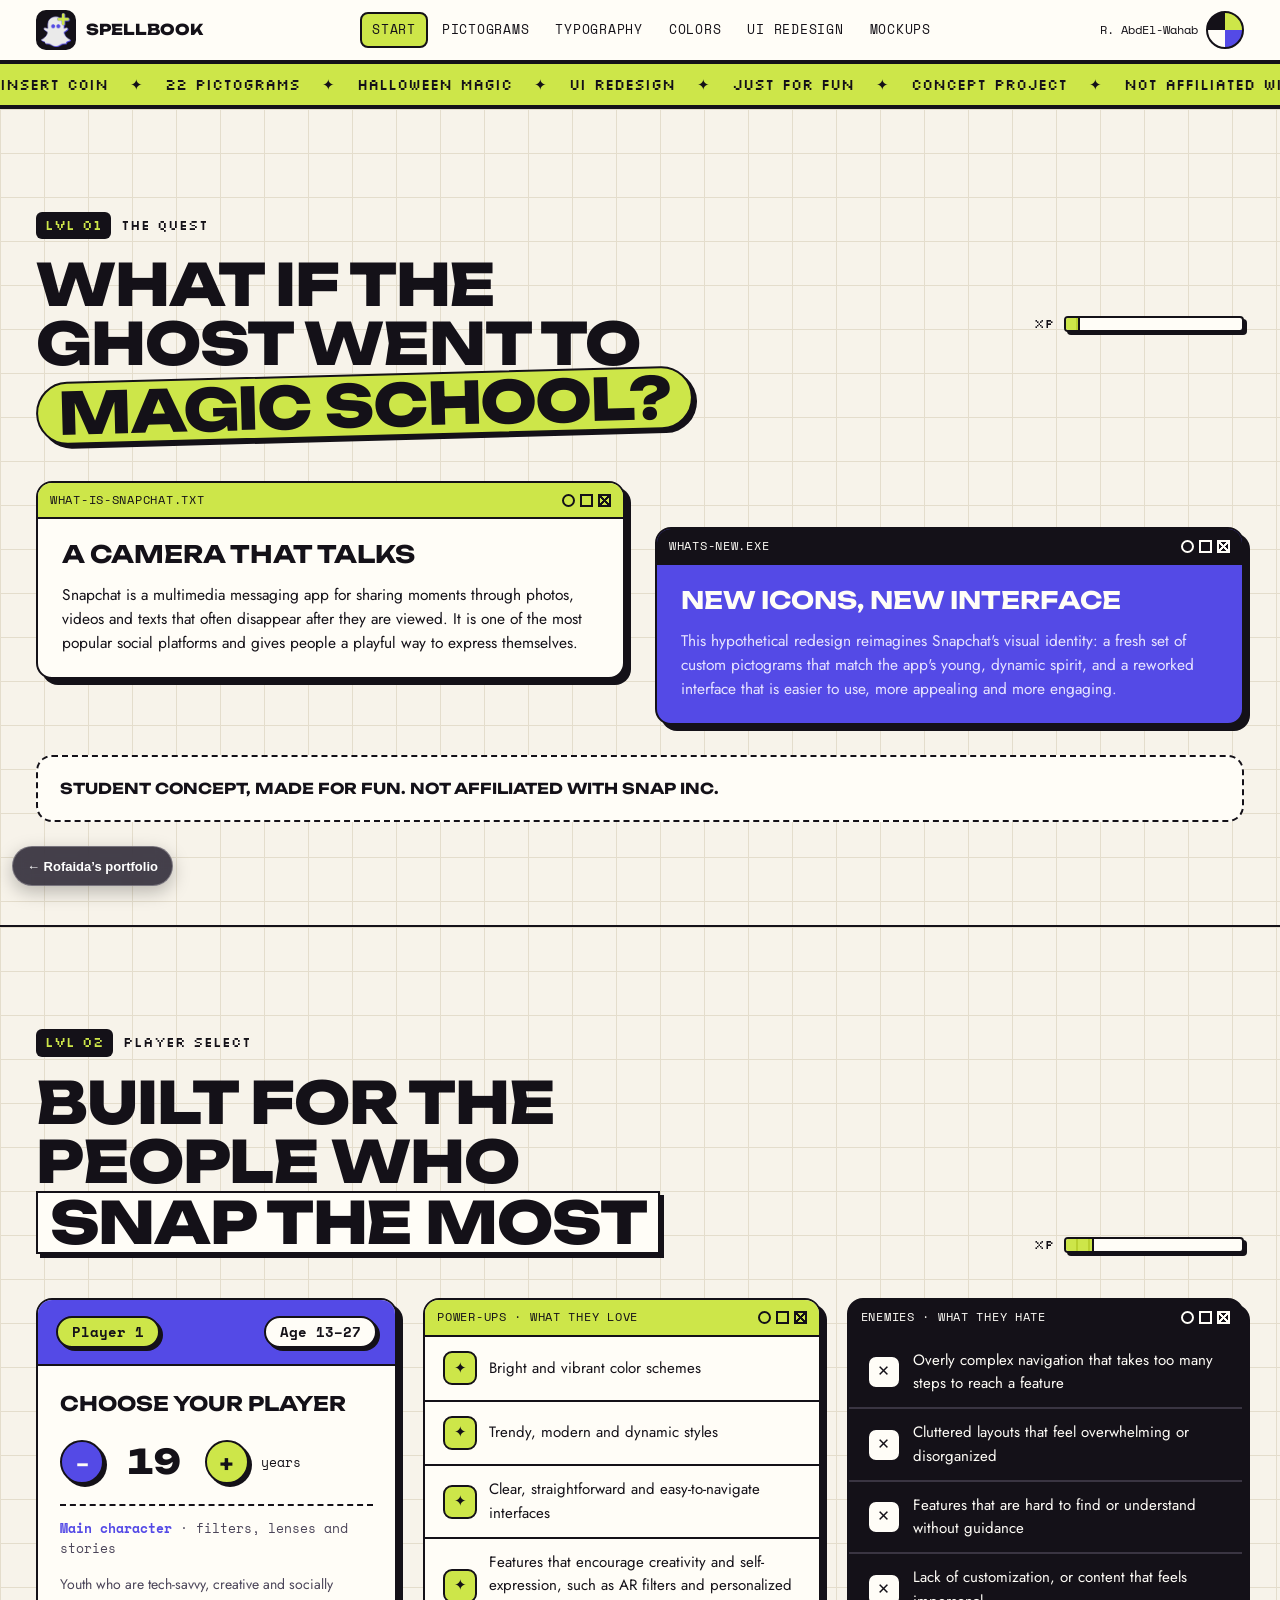
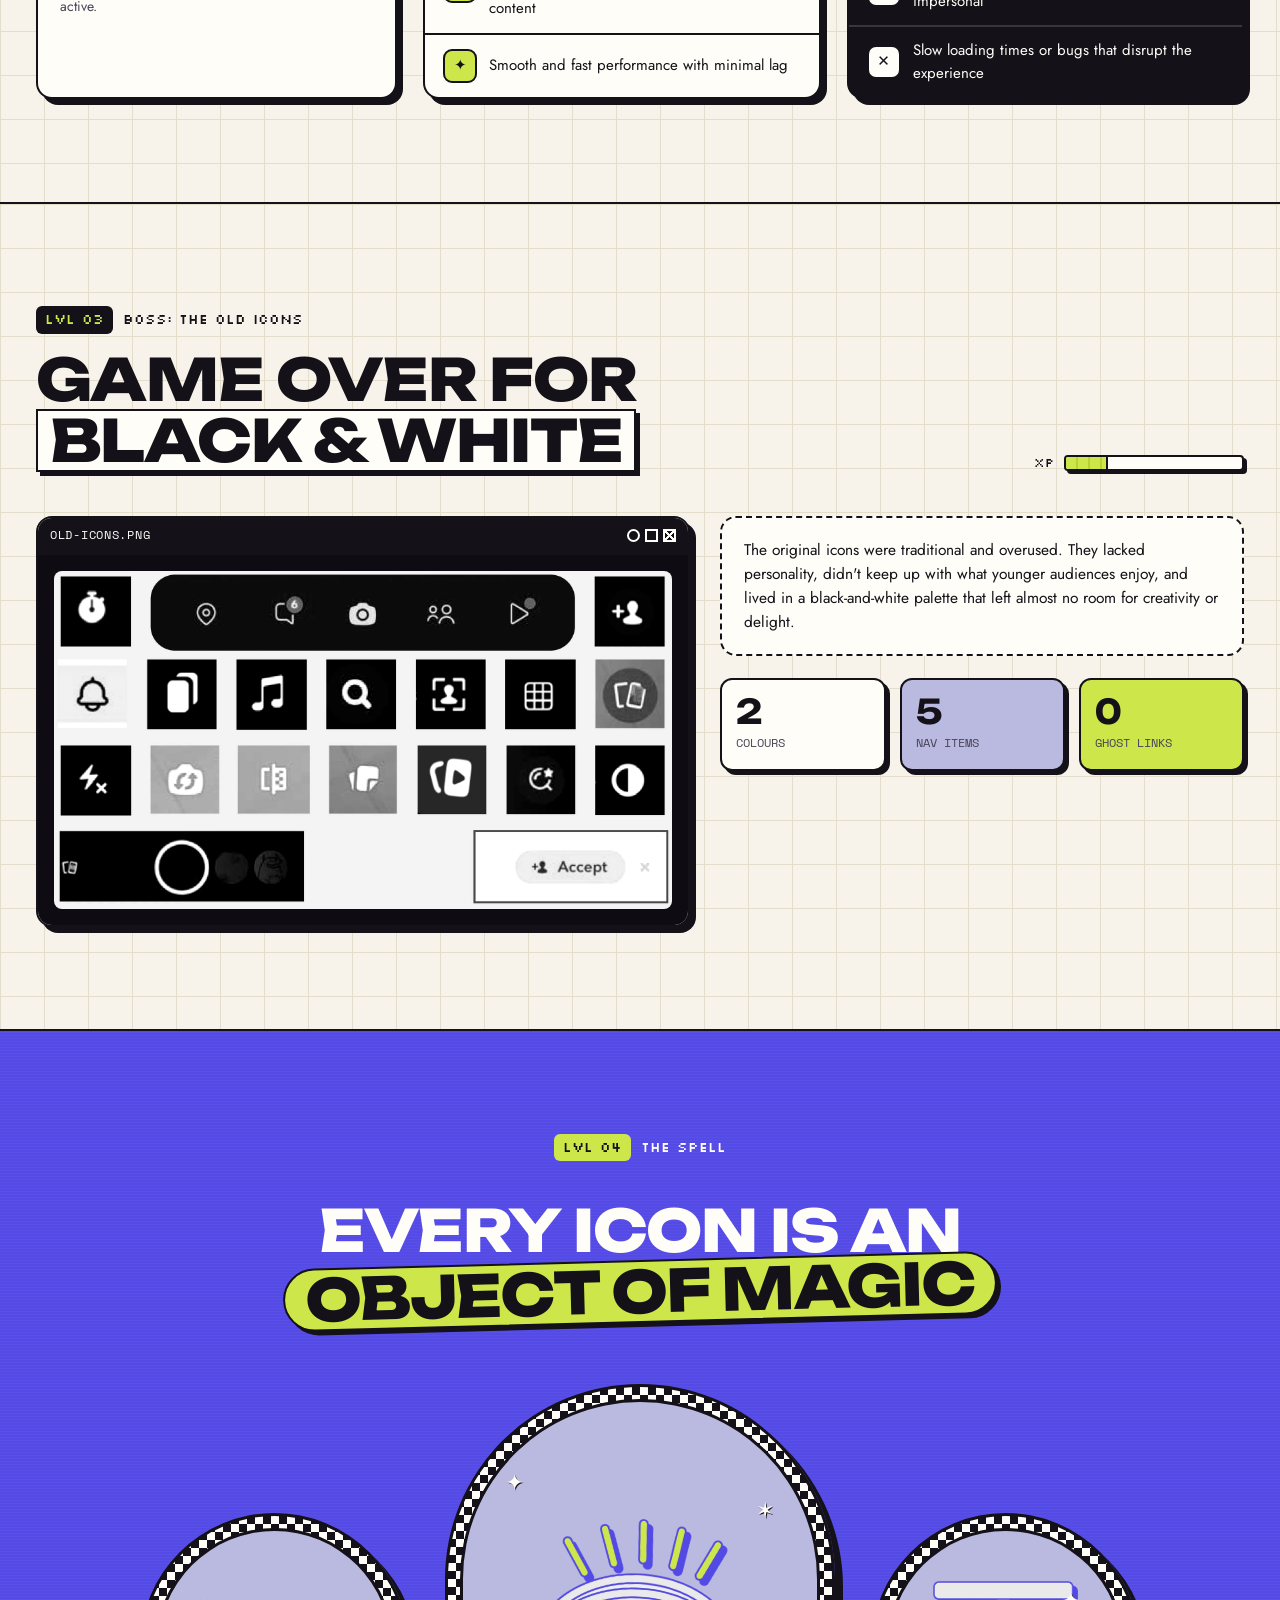
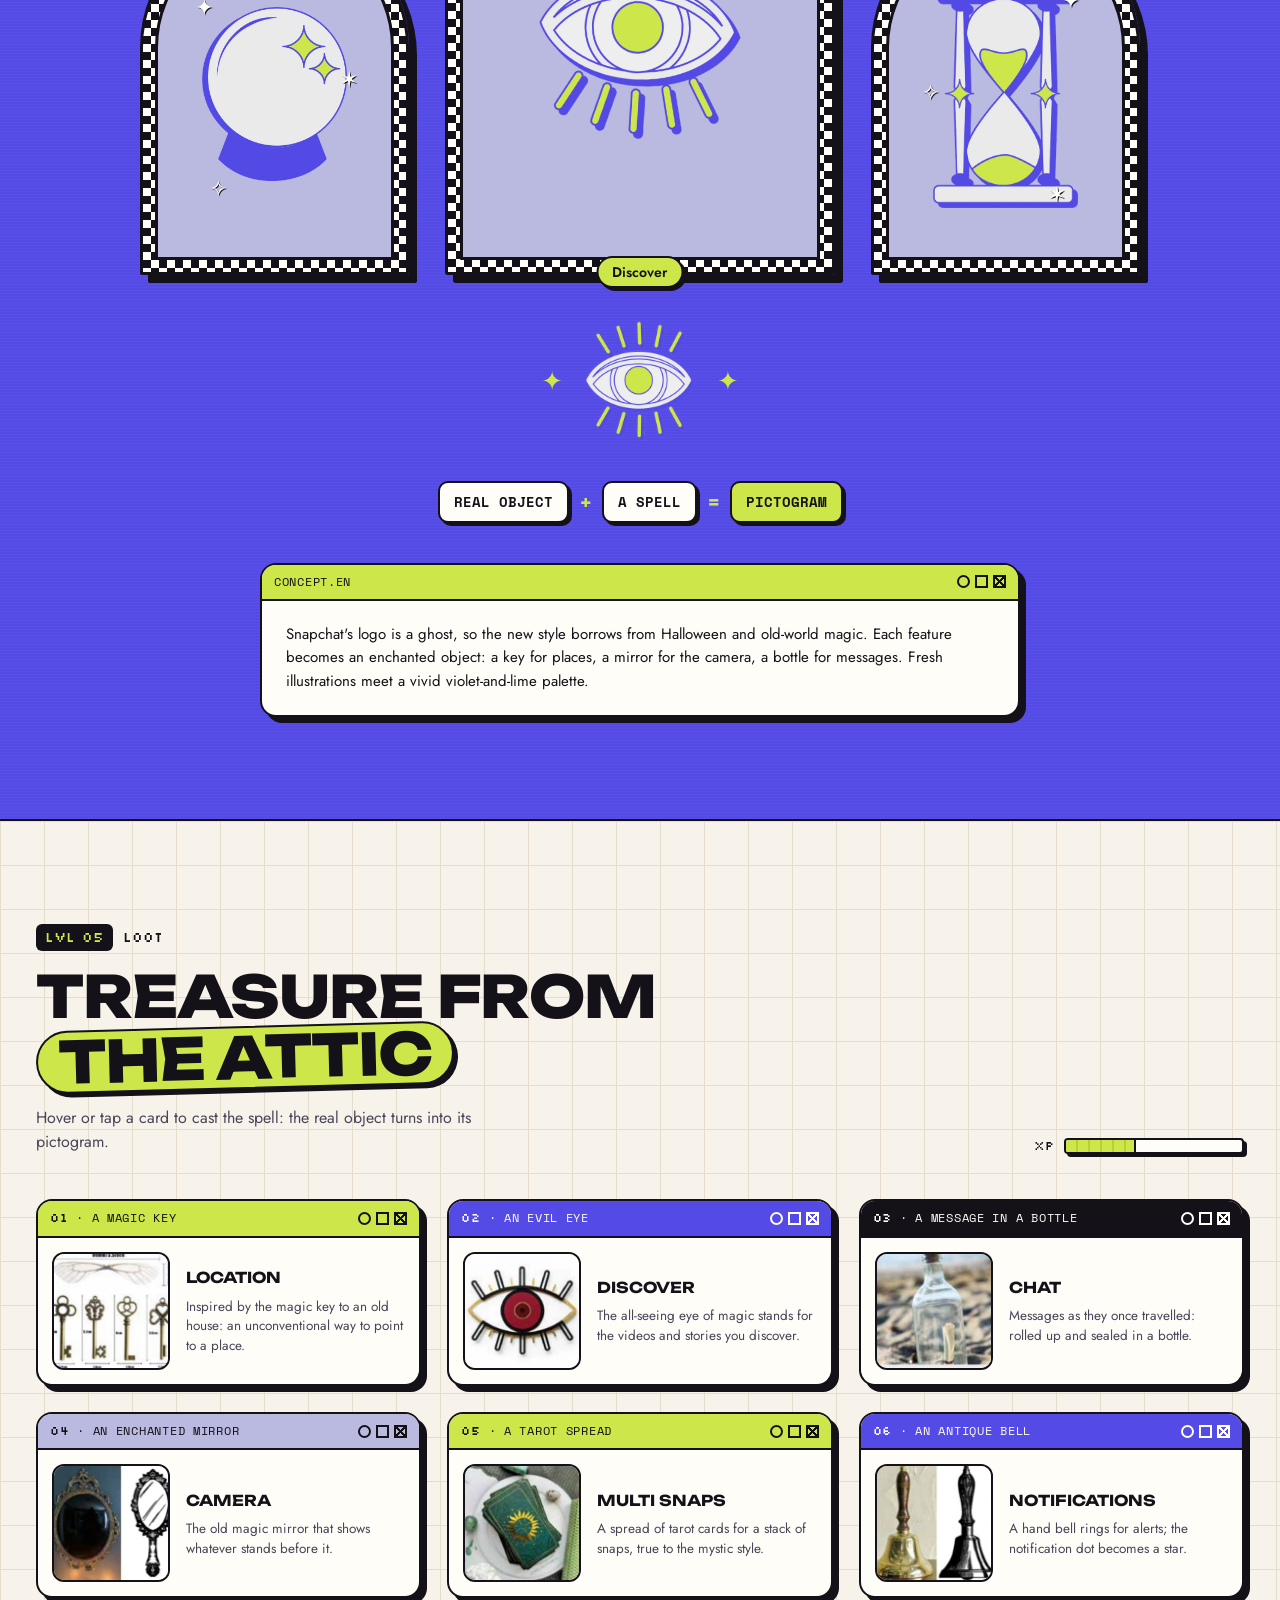
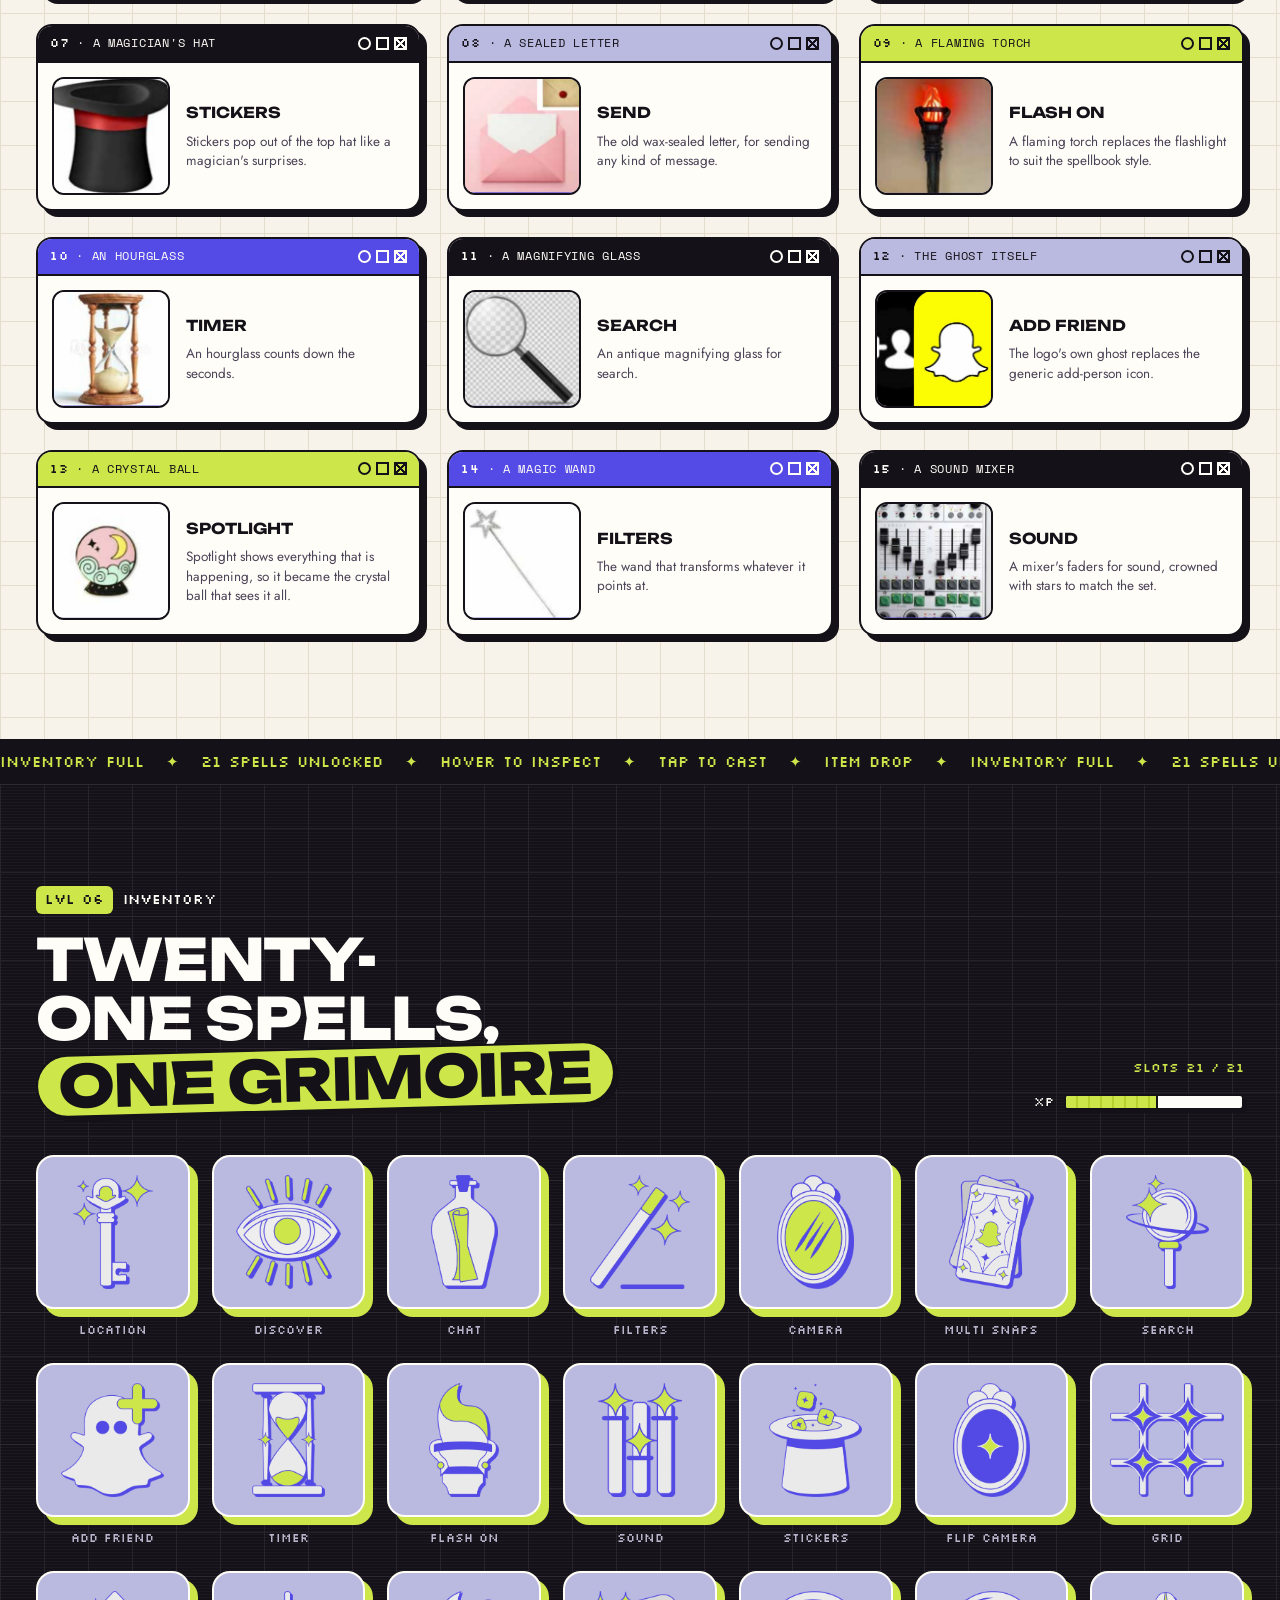
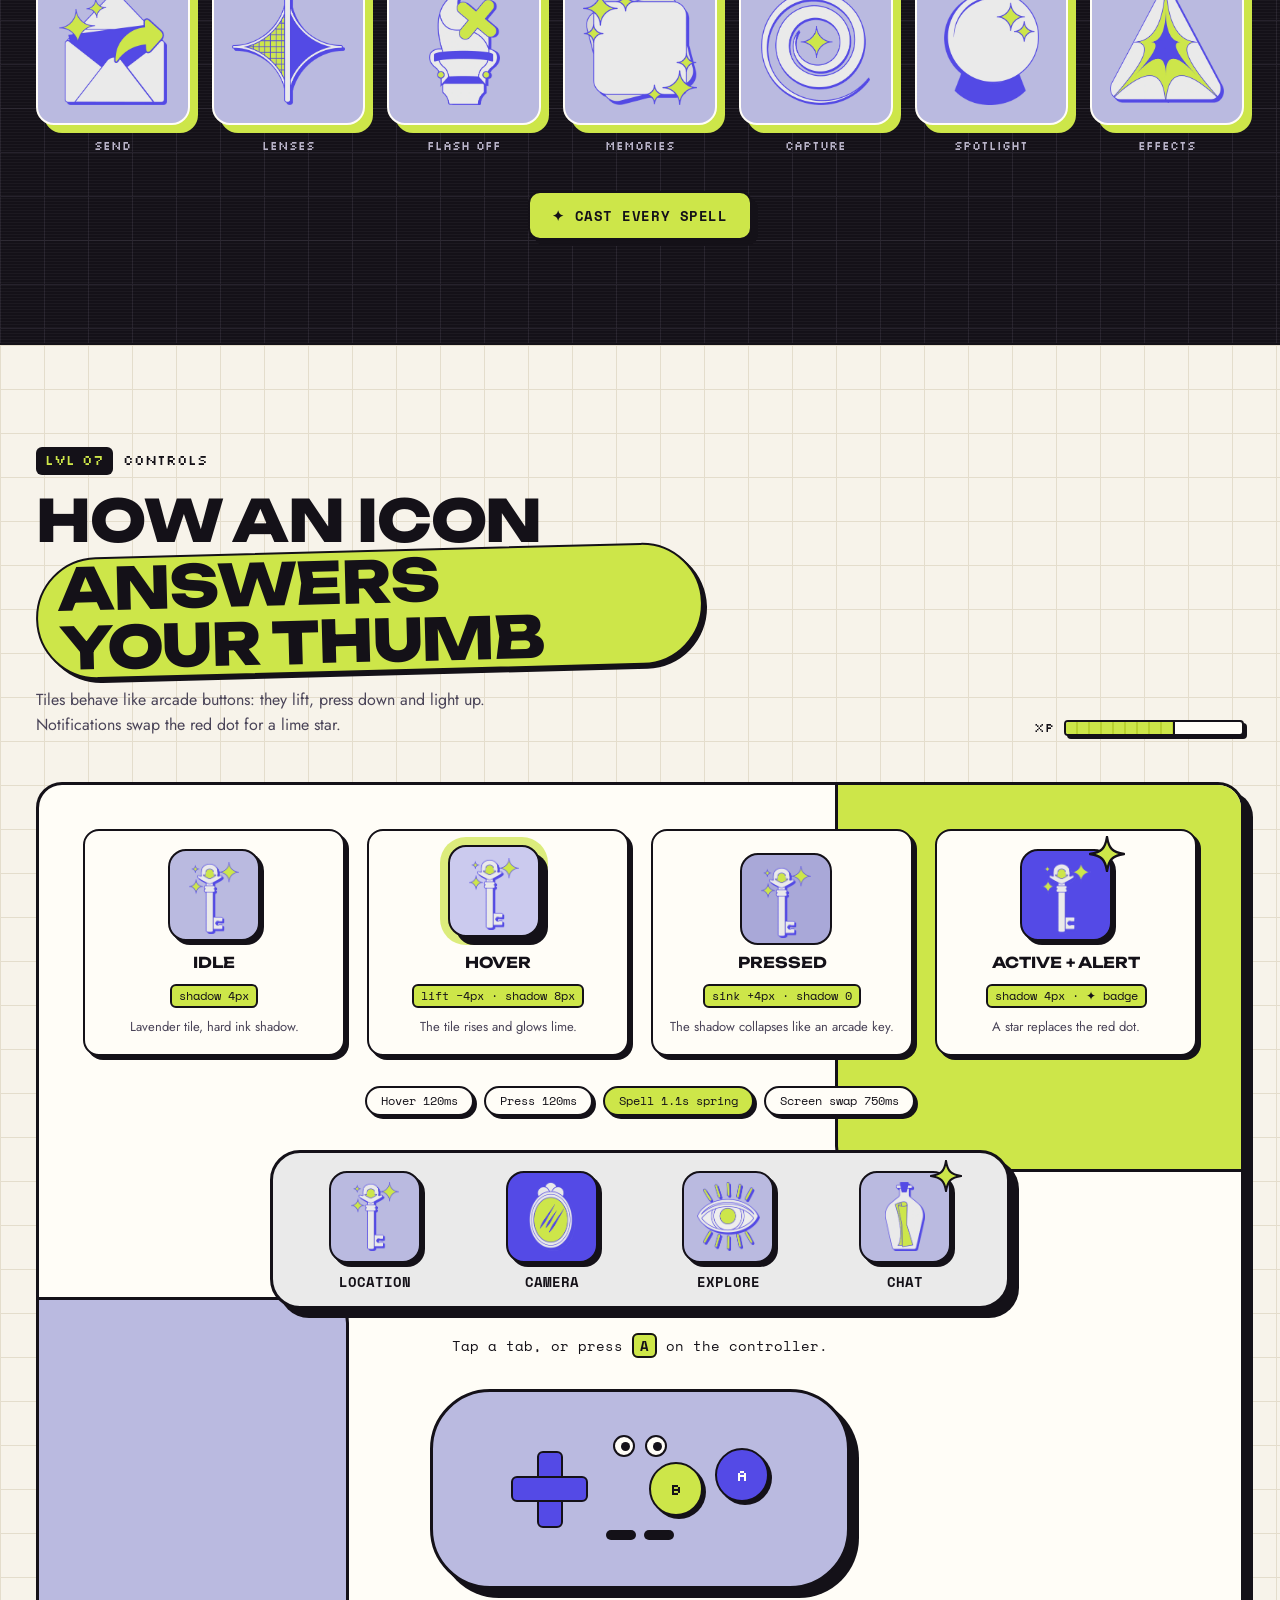
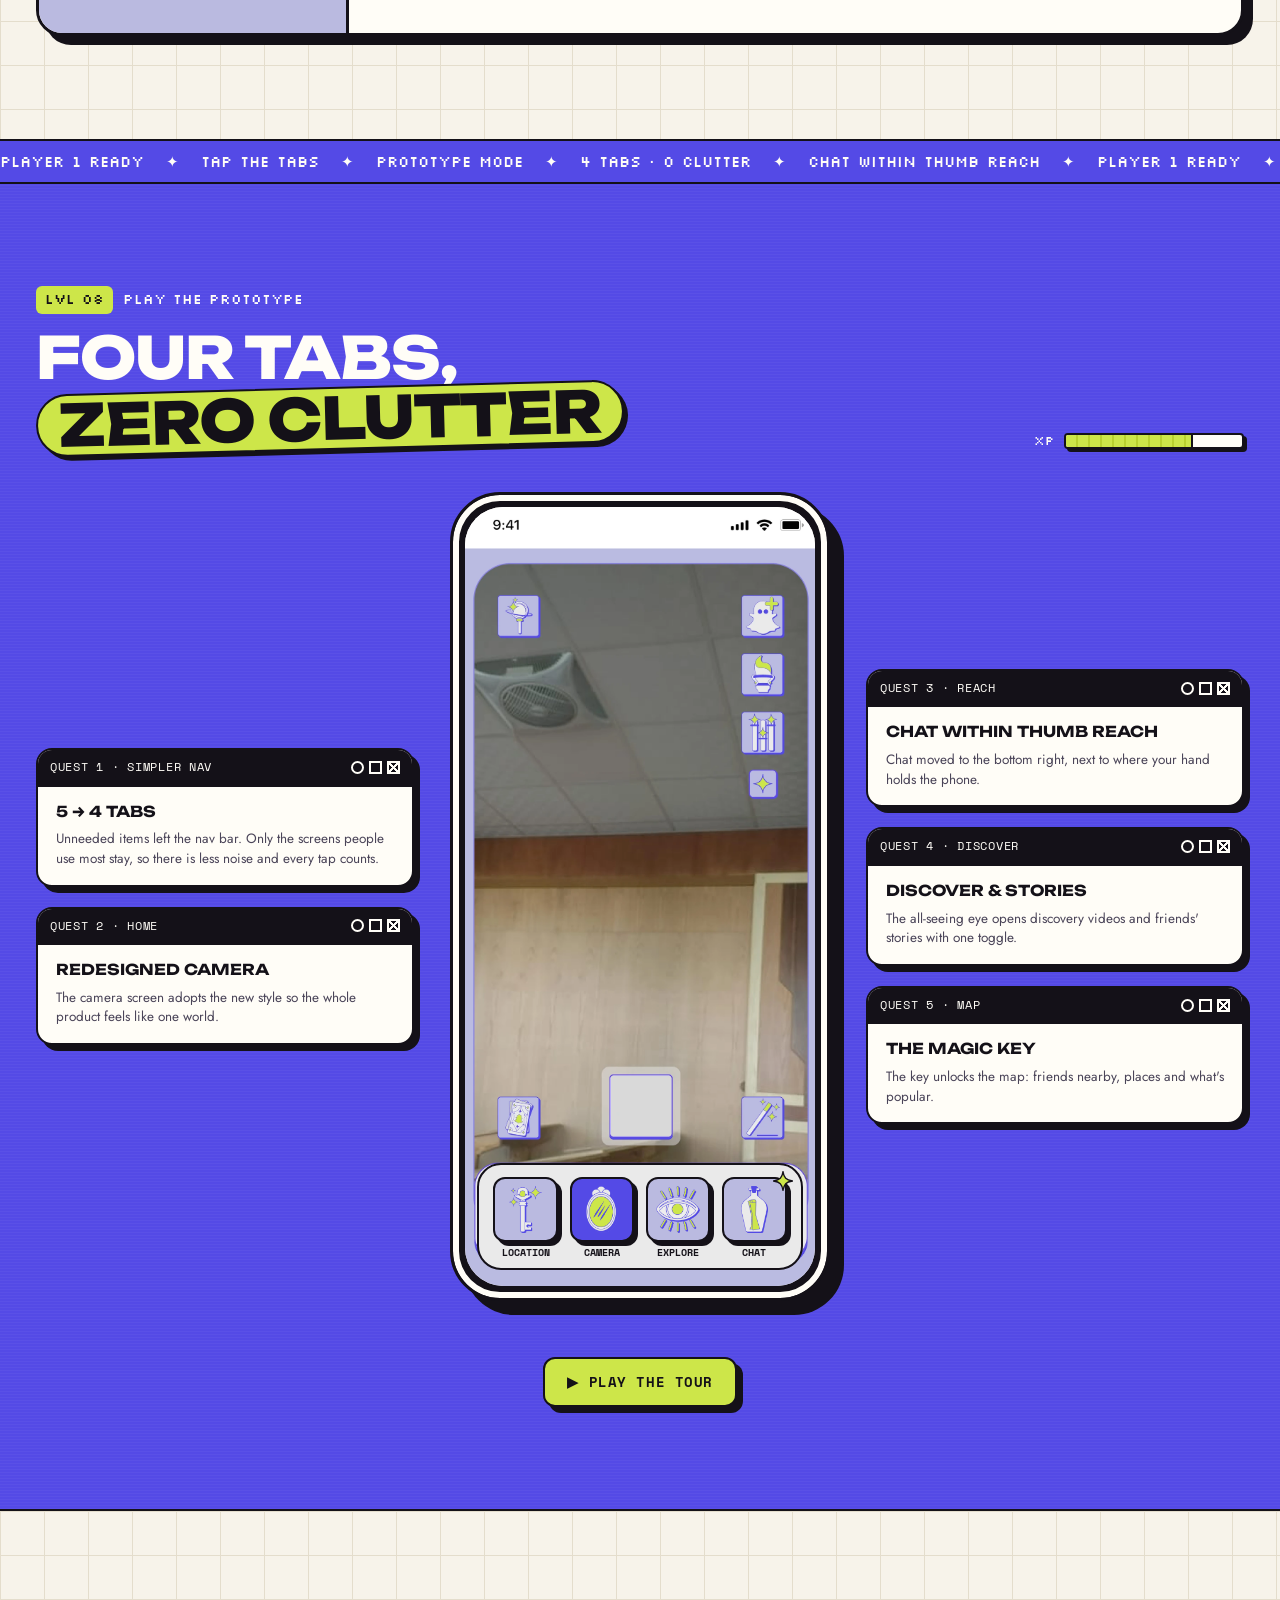
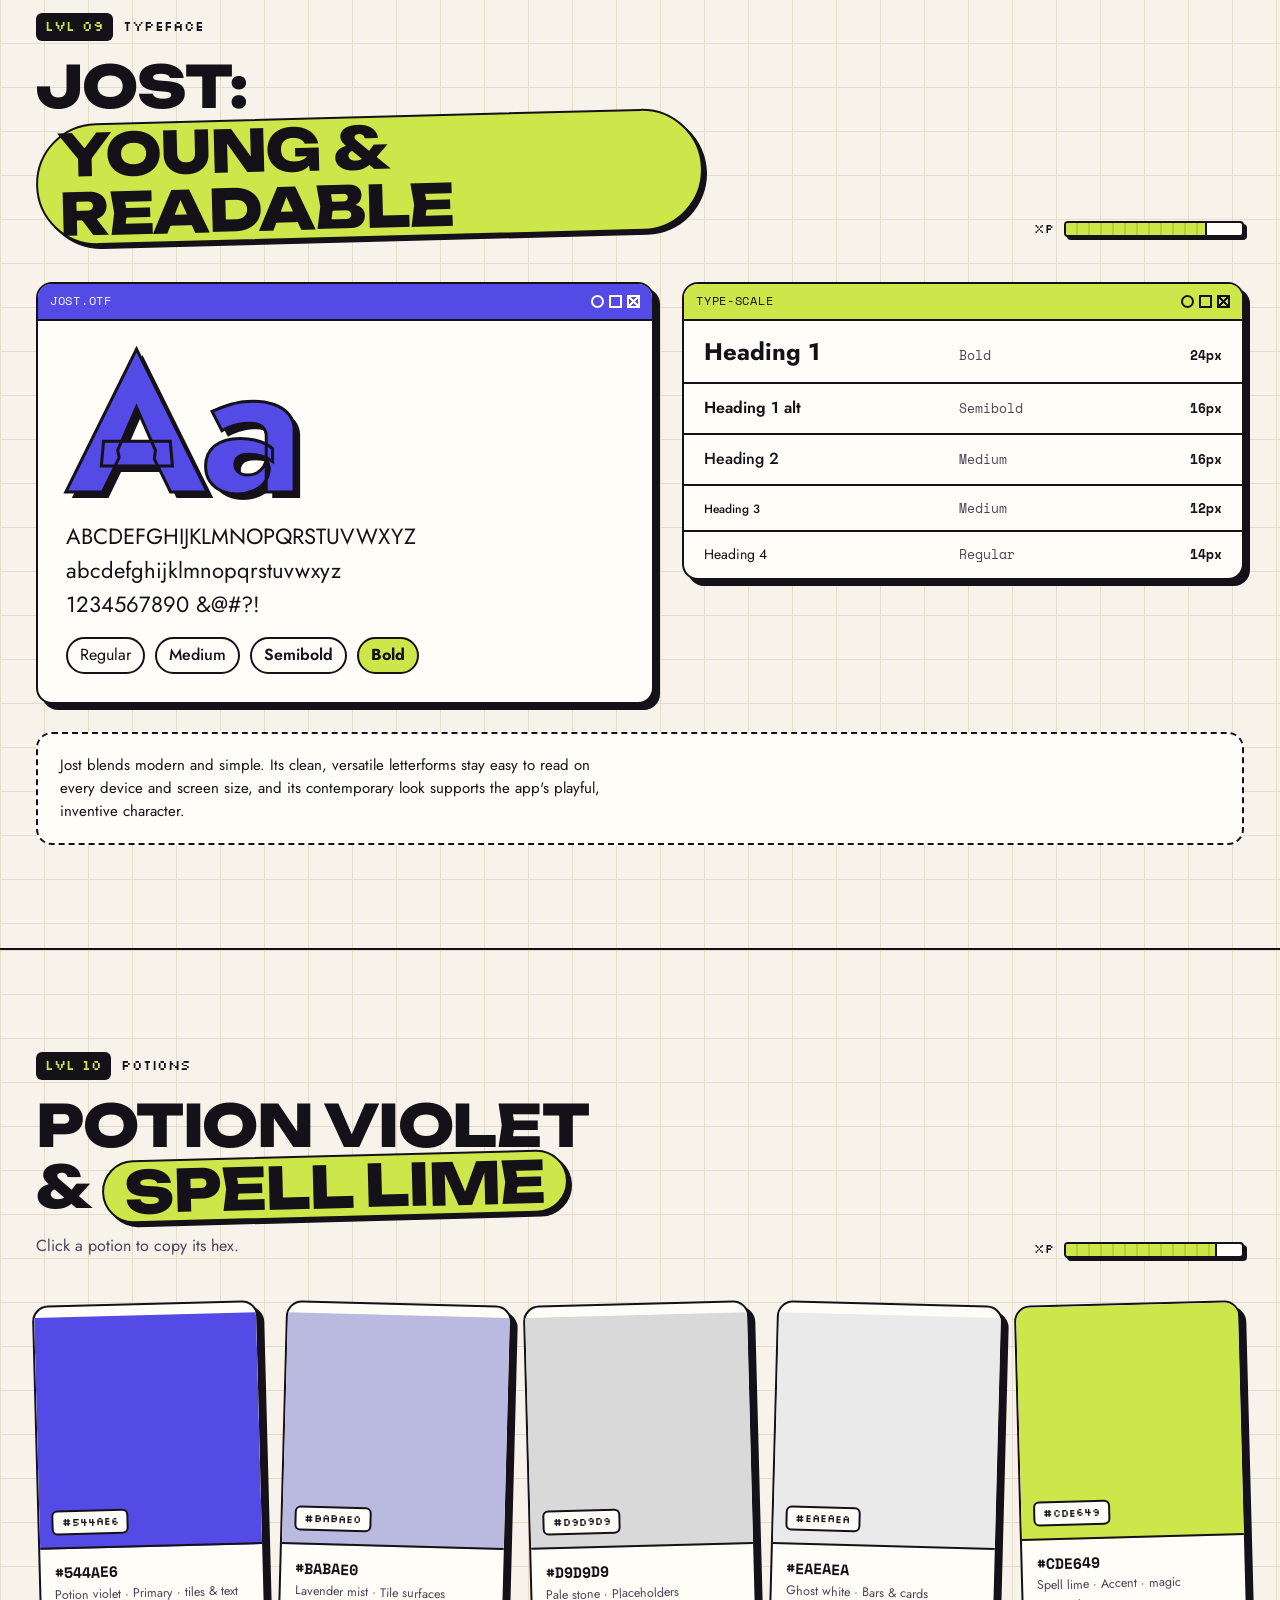
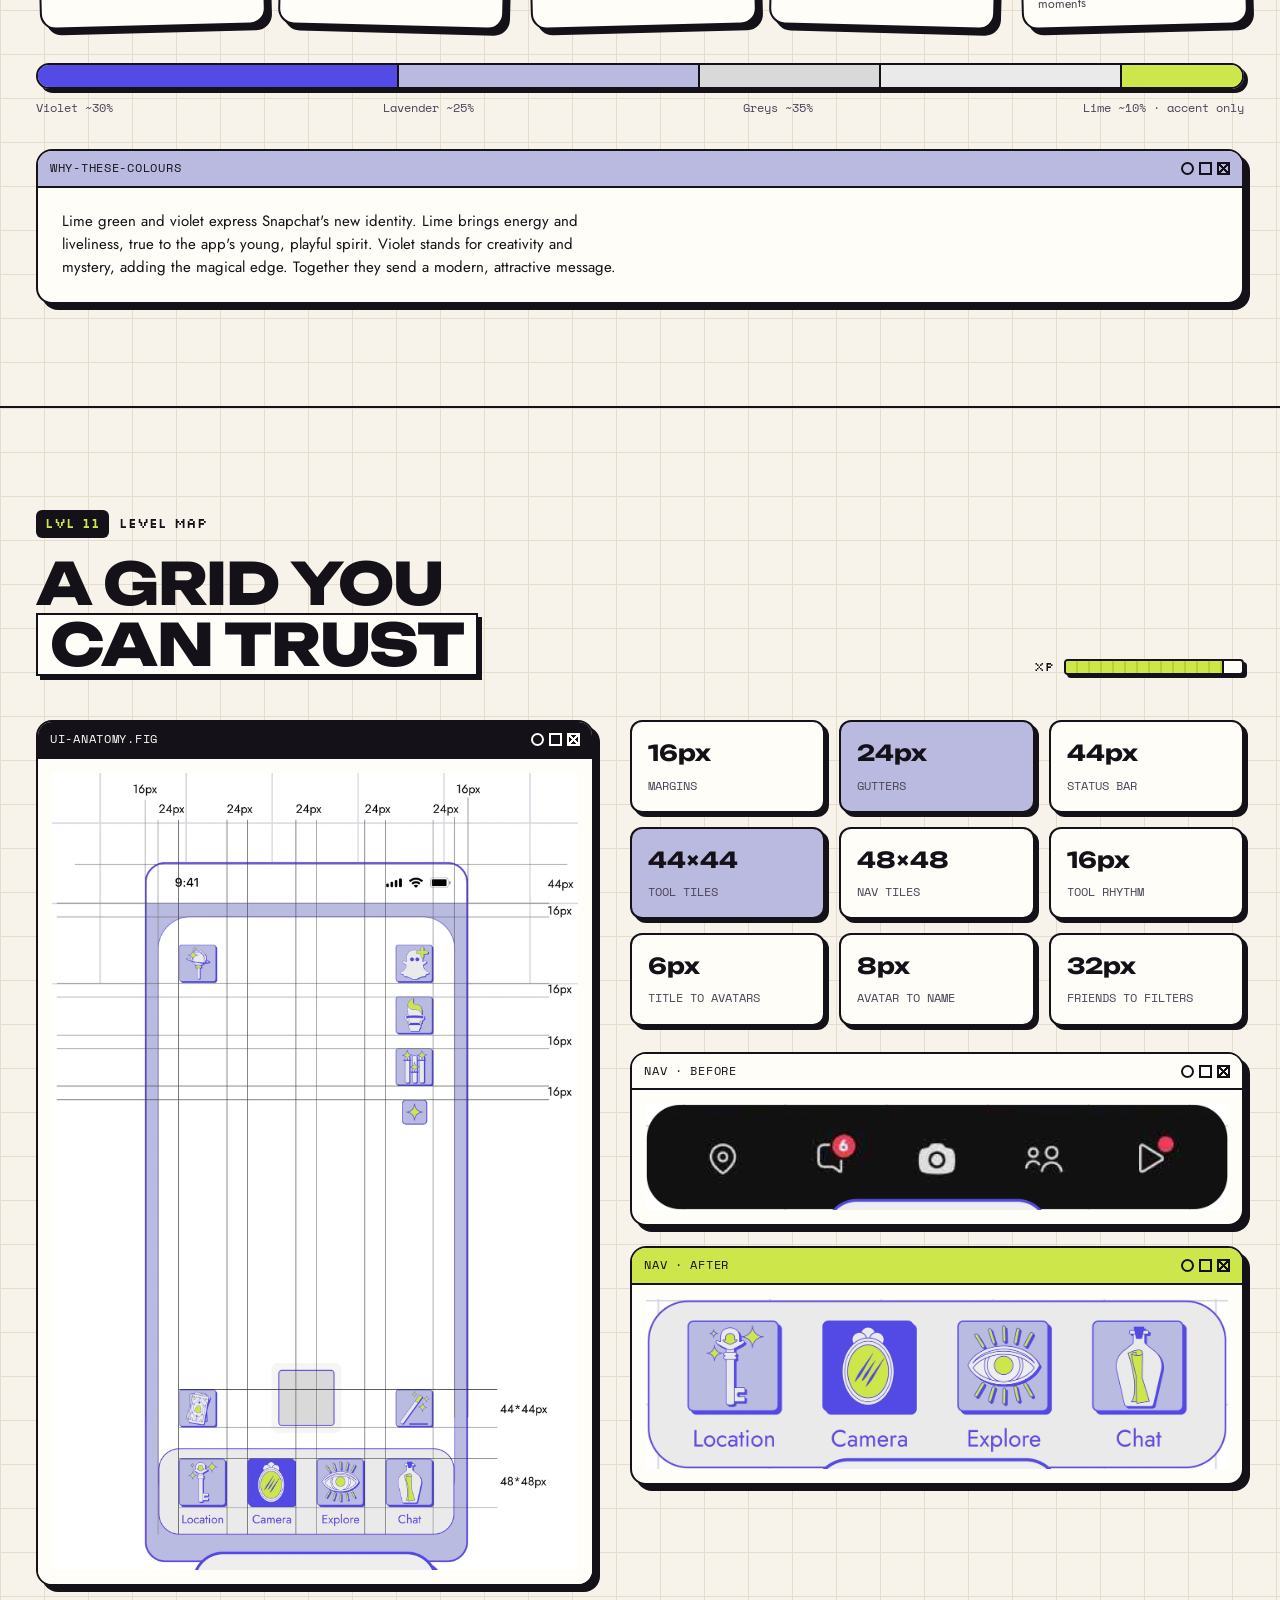
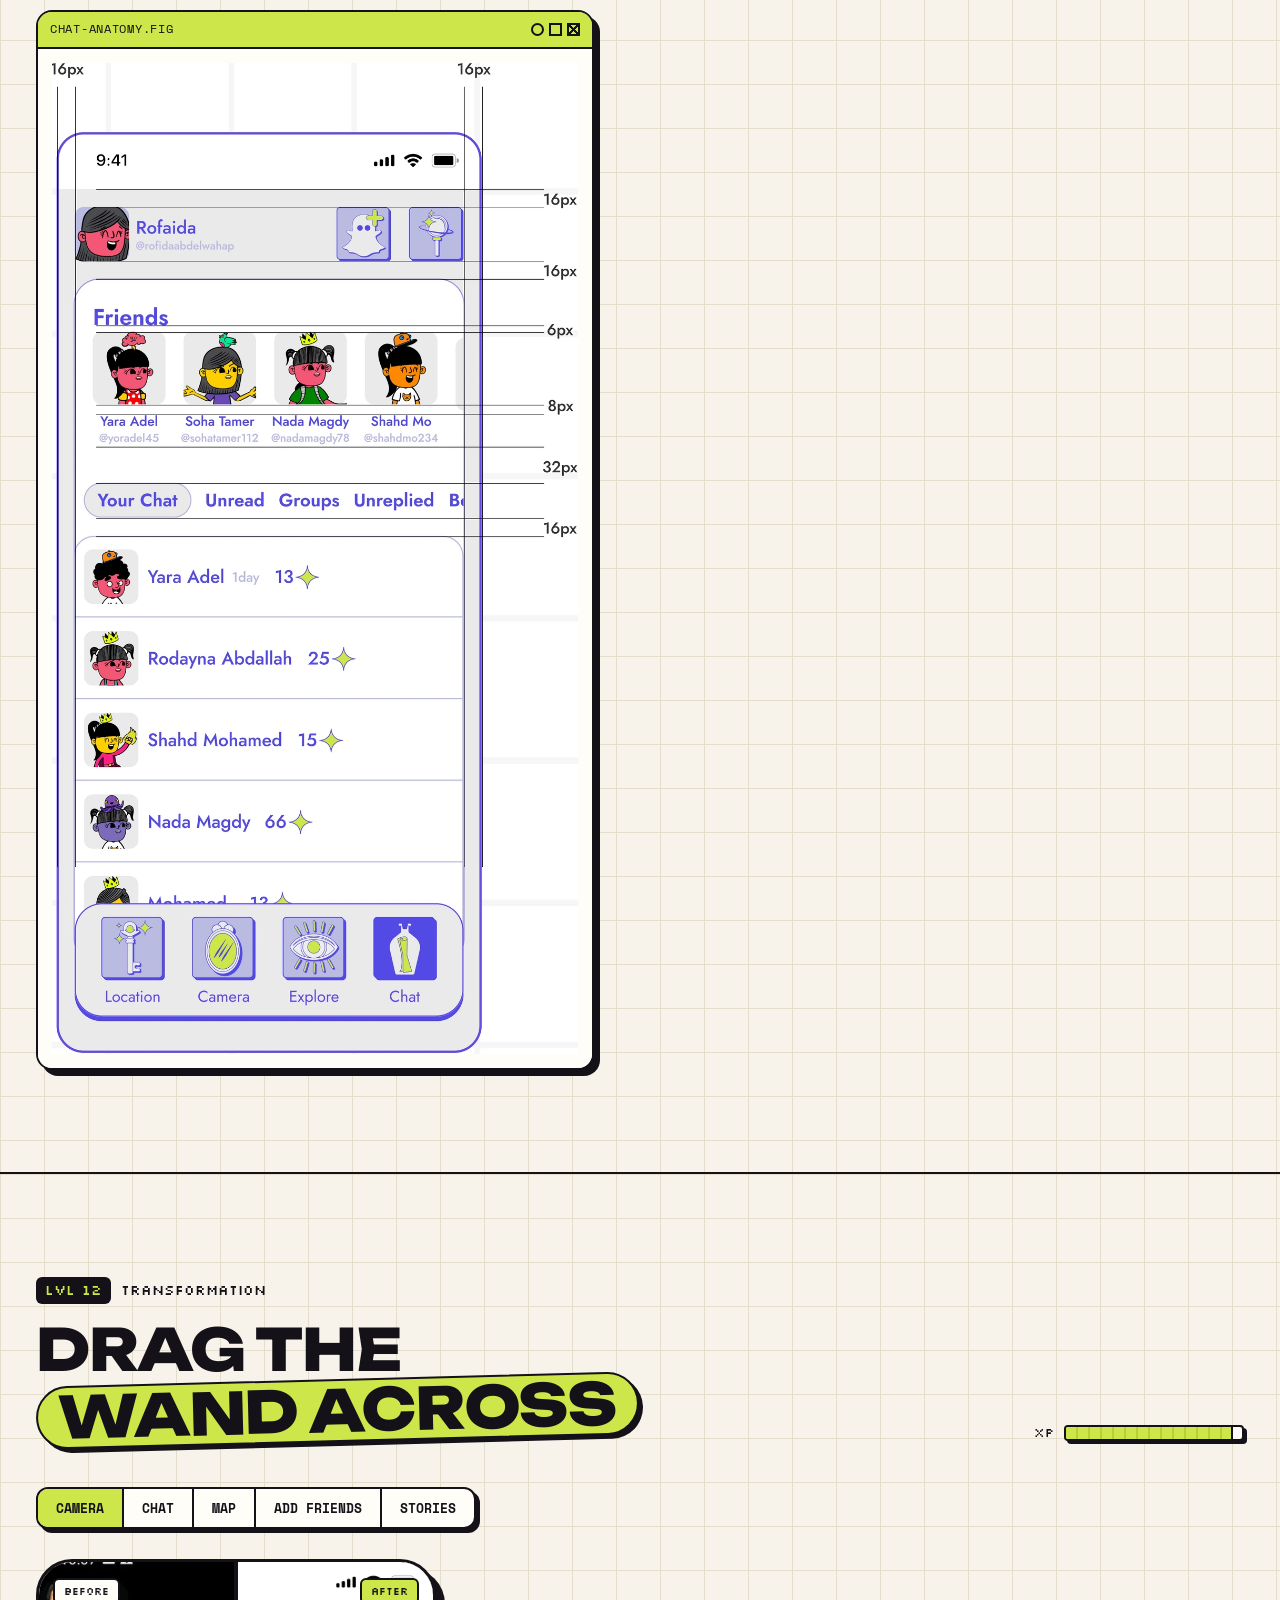
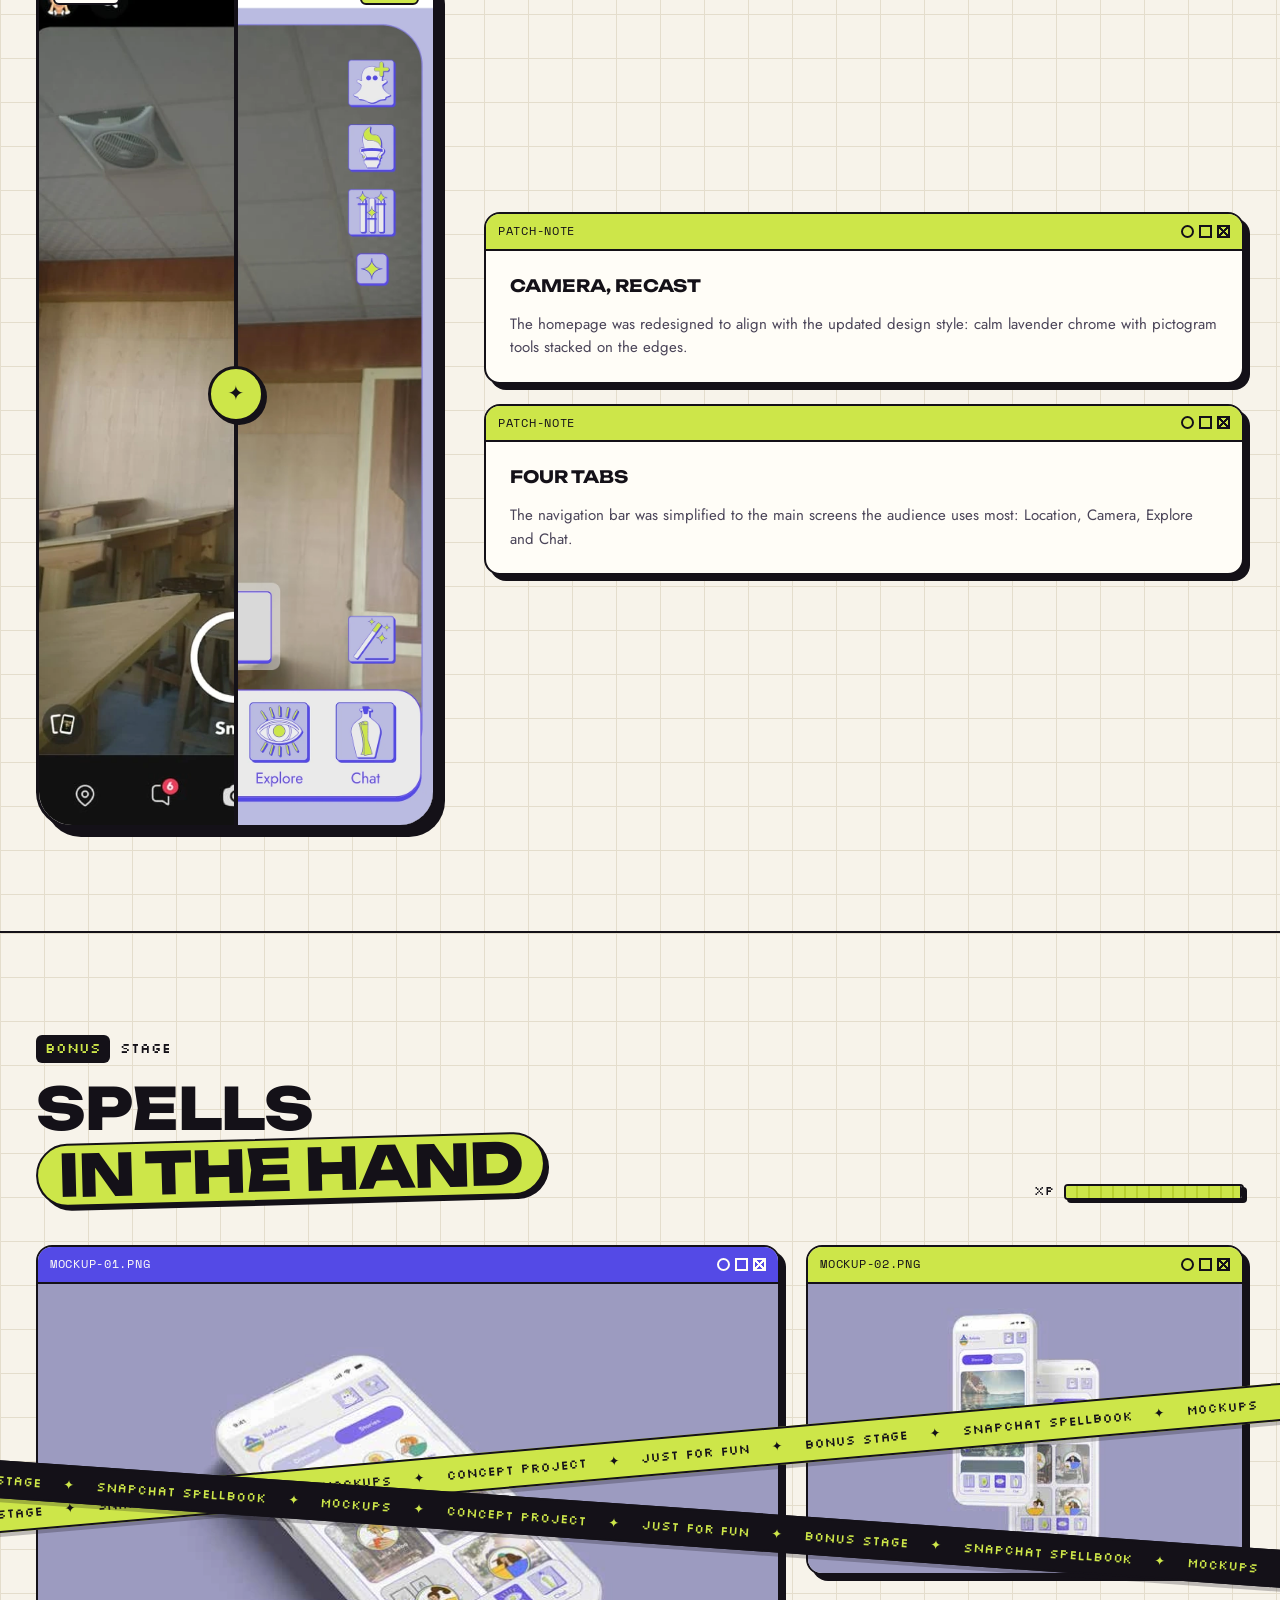
